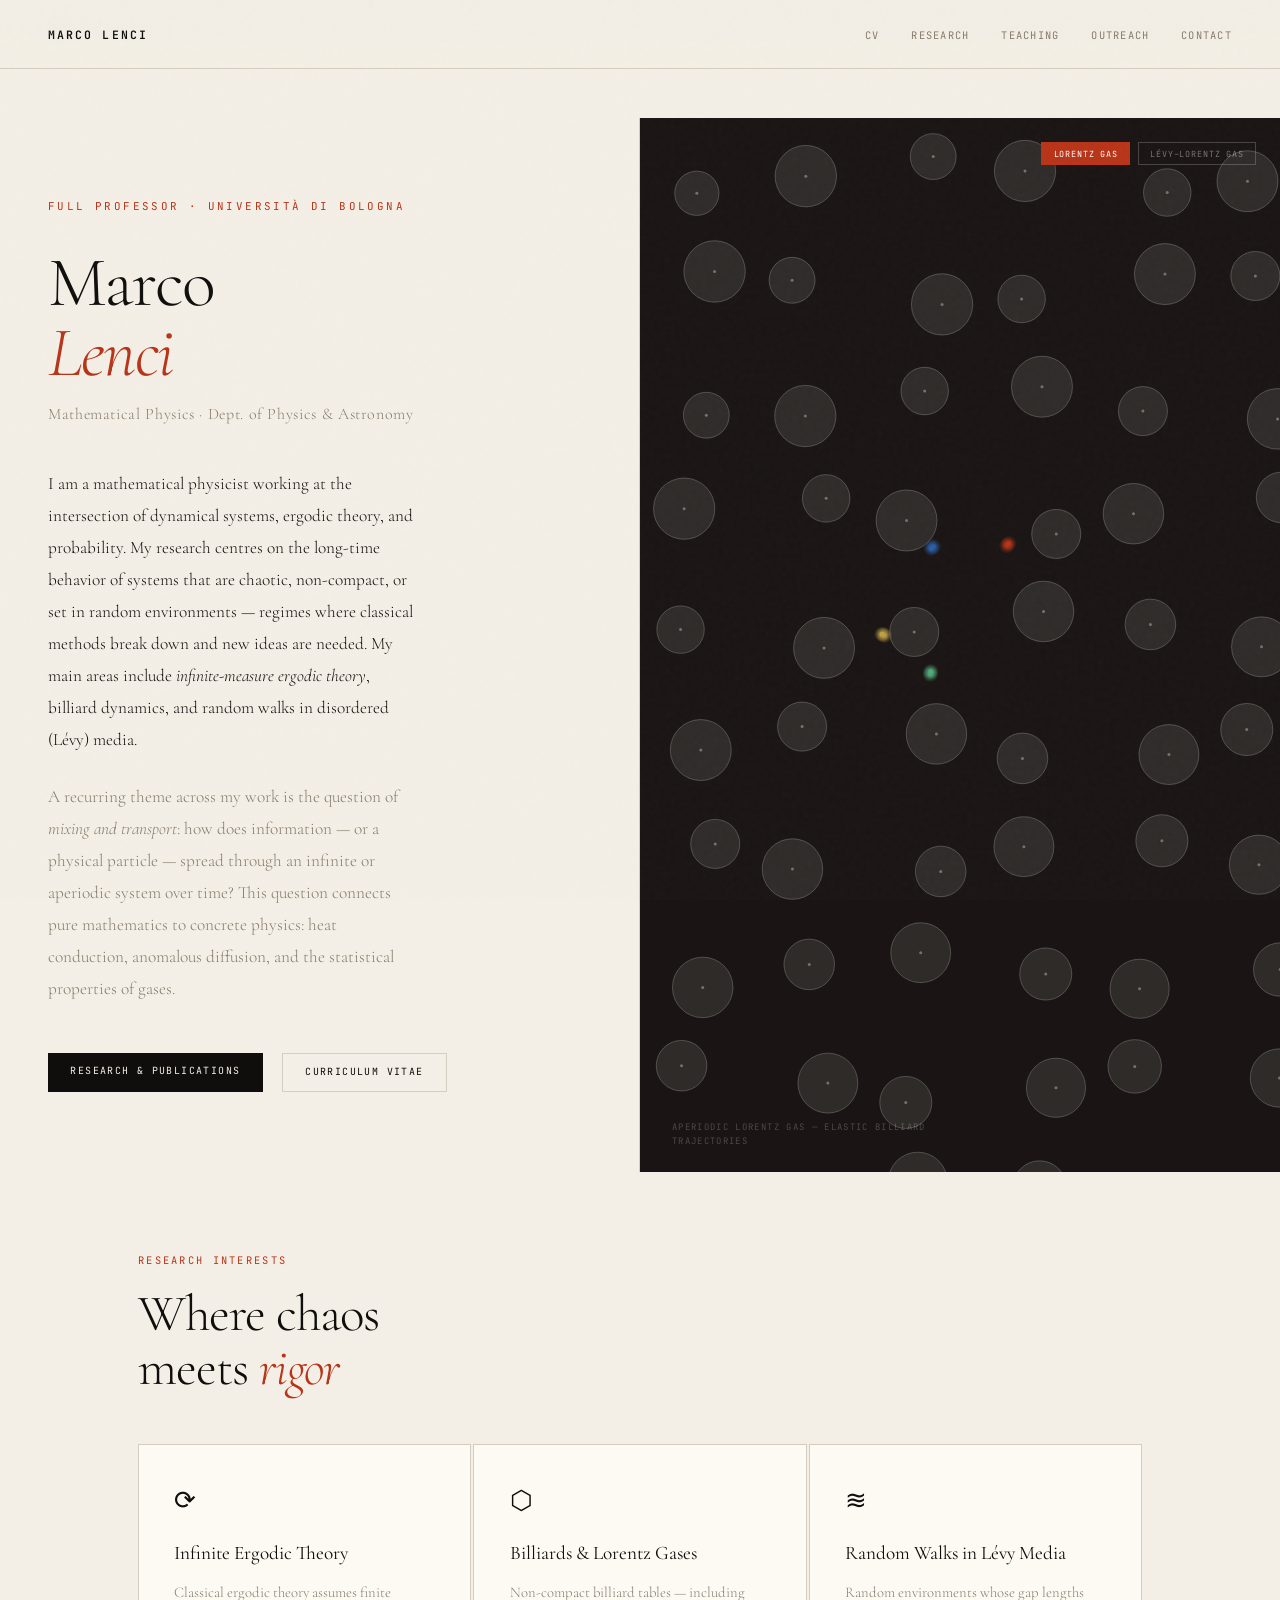
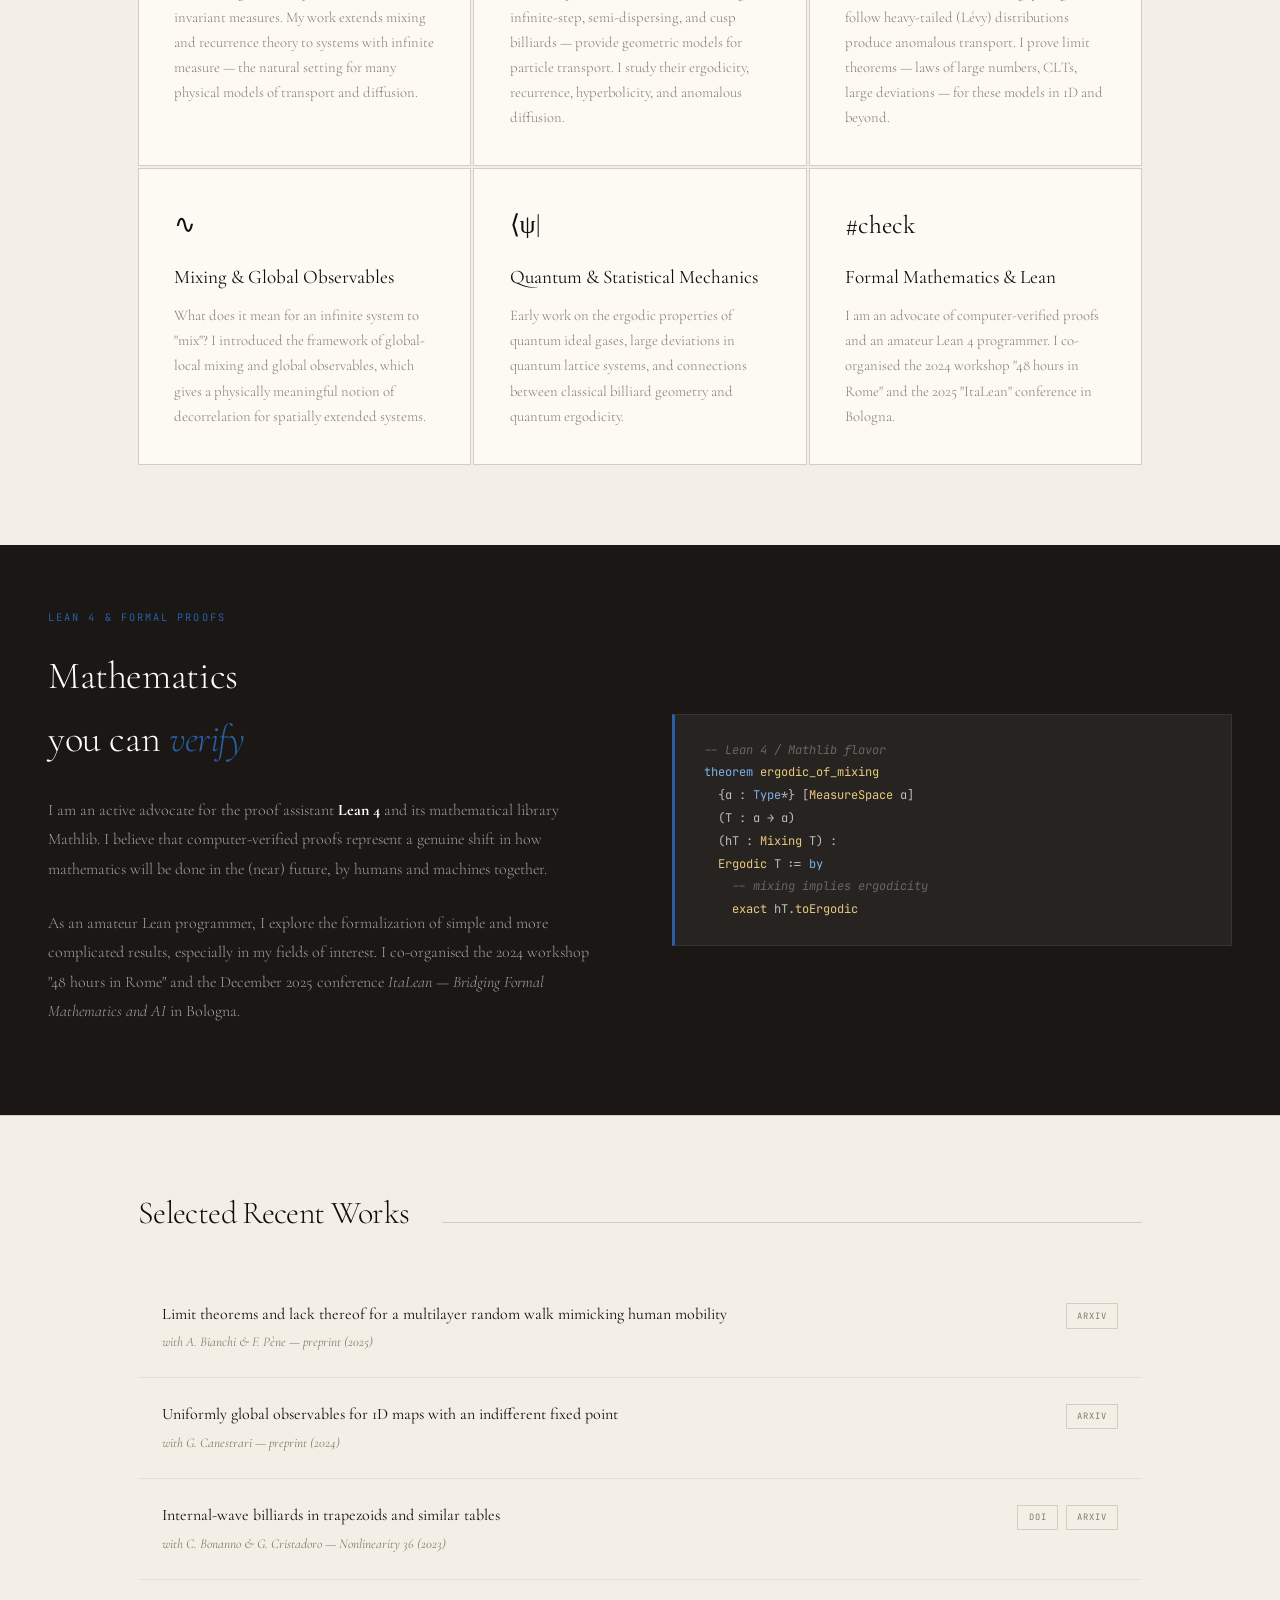
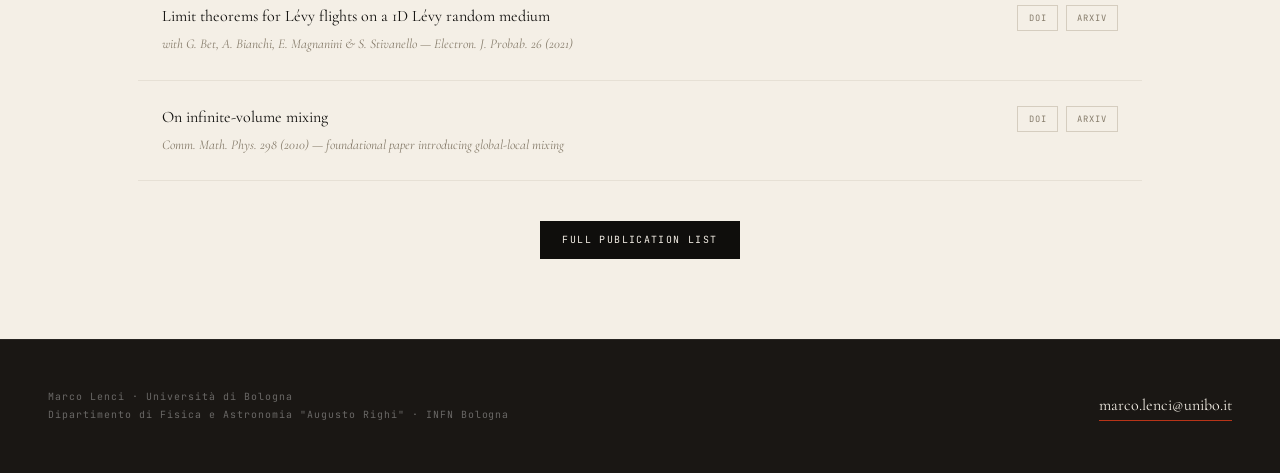
==== index.html @ a077f5cb "more manual fixes" ====
<!DOCTYPE html>
<html lang="en">
<head>
  <meta charset="UTF-8">
  <meta name="viewport" content="width=device-width, initial-scale=1.0">
  <title>Marco Lenci — Mathematical Physicist</title>
  <link rel="preconnect" href="https://fonts.googleapis.com">
  <link href="https://fonts.googleapis.com/css2?family=Cormorant+Garamond:ital,wght@0,300;0,400;0,600;1,300;1,400&family=JetBrains+Mono:wght@300;400;600&display=swap" rel="stylesheet">
  <link rel="stylesheet" href="style.css">
  <style>
    .disclaimer {
      background: rgba(42,95,168,0.07);
      border-bottom: 1px solid rgba(42,95,168,0.18);
      padding: .85rem 3rem;
      font-family: 'JetBrains Mono', monospace;
      font-size: .63rem; line-height: 1.75; color: var(--muted);
      letter-spacing: .025em; position: relative; z-index: 400;
    }
    .disclaimer strong { color: var(--ink); }
    .disclaimer em { font-style: italic; }
    .hero {
      min-height: 100vh; display: grid;
      grid-template-columns: 1fr 1fr; padding-top: 72px;
    }
    .hero-left {
      display: flex; flex-direction: column; justify-content: center;
      padding: 5rem 4rem 5rem 3rem; border-right: 1px solid var(--rule);
    }
    .hero-tag {
      font-family: 'JetBrains Mono', monospace;
      font-size: .68rem; letter-spacing: .22em; text-transform: uppercase;
      color: var(--accent); margin-bottom: 2rem;
      opacity: 0; animation: fadeUp .7s .1s ease forwards;
    }
    .hero-name {
      font-size: clamp(3.5rem, 5.5vw, 6rem);
      font-weight: 300; line-height: 1.0; letter-spacing: -.025em; margin-bottom: .8rem;
      opacity: 0; animation: fadeUp .7s .25s ease forwards;
    }
    .hero-name em { font-style: italic; color: var(--accent); }
    .hero-position {
      font-size: 1rem; font-weight: 300; color: var(--muted);
      letter-spacing: .04em; margin-bottom: 2.5rem;
      opacity: 0; animation: fadeUp .7s .4s ease forwards;
    }
    .hero-desc {
      font-size: 1.08rem; font-weight: 300; line-height: 1.85;
      max-width: 46ch; margin-bottom: 1.6rem;
      opacity: 0; animation: fadeUp .7s .55s ease forwards;
    }
    .hero-desc2 {
      font-size: 1.08rem; font-weight: 300; line-height: 1.85;
      max-width: 46ch; margin-bottom: 3rem; color: var(--muted);
      opacity: 0; animation: fadeUp .7s .65s ease forwards;
    }
    .hero-lean {
      display: inline-flex; align-items: center; gap: .6rem;
      font-family: 'JetBrains Mono', monospace;
      font-size: .65rem; letter-spacing: .12em; text-transform: uppercase;
      color: var(--accent2); border: 1px solid rgba(42,95,168,.3);
      padding: .4rem .9rem; margin-bottom: 2.5rem;
      opacity: 0; animation: fadeUp .7s .72s ease forwards;
    }
    .hero-lean span { display: inline-block; width: 6px; height: 6px; background: var(--accent2); border-radius: 50%; }
    .hero-ctas {
      display: flex; gap: 1.2rem; flex-wrap: wrap;
      opacity: 0; animation: fadeUp .7s .85s ease forwards;
    }
    .hero-right { position: relative; overflow: hidden; background: var(--dark); }
    #heroCanvas { position: absolute; inset: 0; width: 100%; height: 100%; }
    .canvas-label {
      position: absolute; bottom: 1.5rem; left: 2rem;
      font-family: 'JetBrains Mono', monospace;
      font-size: .56rem; letter-spacing: .15em; text-transform: uppercase;
      color: rgba(255,255,255,.22); z-index: 10; max-width: 280px; line-height: 1.5;
    }
    .canvas-toggle {
      position: absolute; top: 1.5rem; right: 1.5rem;
      display: flex; gap: .5rem; z-index: 10;
    }
    .ctg-btn {
      font-family: 'JetBrains Mono', monospace;
      font-size: .53rem; letter-spacing: .1em; text-transform: uppercase;
      padding: .3rem .7rem; border: 1px solid rgba(255,255,255,.2);
      background: transparent; color: rgba(255,255,255,.4);
      cursor: pointer; transition: all .2s; white-space: nowrap;
    }
    .ctg-btn.on { background: var(--accent); border-color: var(--accent); color: #fff; }
    .interests-grid {
      display: grid; grid-template-columns: repeat(auto-fit, minmax(260px, 1fr)); gap: 2px;
    }
    .int-card {
      background: var(--bright); border: 1px solid var(--rule);
      padding: 2.2rem; position: relative; overflow: hidden; transition: transform .25s;
    }
    .int-card:hover { transform: translateY(-3px); }
    .int-card::after {
      content: ''; position: absolute; bottom: 0; left: 0; right: 0;
      height: 2px; background: var(--accent); transform: scaleX(0); transition: transform .25s;
    }
    .int-card:hover::after { transform: scaleX(1); }
    .int-glyph { font-size: 1.6rem; margin-bottom: 1rem; display: block; }
    .int-title { font-size: 1.2rem; font-weight: 400; margin-bottom: .6rem; }
    .int-desc { font-size: .92rem; color: var(--muted); font-weight: 300; line-height: 1.7; }
    .lean-block {
      background: var(--dark); padding: 4rem 3rem;
      display: grid; grid-template-columns: 1fr 1fr; gap: 4rem; align-items: center;
    }
    .lean-eyebrow {
      font-family: 'JetBrains Mono', monospace;
      font-size: .65rem; letter-spacing: .2em; text-transform: uppercase;
      color: var(--accent2); margin-bottom: 1.2rem; display: block;
    }
    .lean-title { font-size: clamp(1.8rem,3vw,2.8rem); font-weight: 300; color: #fff; margin-bottom: 1.5rem; letter-spacing: -.01em; }
    .lean-title em { font-style: italic; color: var(--accent2); }
    .lean-desc { font-size: 1rem; font-weight: 300; color: rgba(255,255,255,.6); line-height: 1.85; margin-bottom: 1.5rem; }
    .lean-code {
      background: rgba(255,255,255,.05); border: 1px solid rgba(255,255,255,.08);
      border-left: 3px solid var(--accent2); padding: 1.5rem 1.8rem;
      font-family: 'JetBrains Mono', monospace; font-size: .75rem; line-height: 1.9; color: rgba(255,255,255,.7);
    }
    .lean-code .kw { color: #7eb0e8; }
    .lean-code .cm { color: rgba(255,255,255,.3); font-style: italic; }
    .lean-code .id { color: #e8c87e; }
    .paper-row {
      display: grid; grid-template-columns: 1fr auto;
      gap: 2rem; padding: 1.5rem 1.5rem;
      border-bottom: 1px solid rgba(213,205,191,.45);
      transition: background .18s; align-items: start; text-decoration: none; color: inherit;
    }
    .paper-row:hover { background: var(--bright); }
    .paper-title { font-size: 1rem; font-weight: 400; line-height: 1.5; margin-bottom: .35rem; }
    .paper-meta { font-size: .84rem; color: var(--muted); font-style: italic; }
    .paper-links { display: flex; gap: .5rem; padding-top: .1rem; flex-shrink: 0; }
    @keyframes fadeUp { from { opacity: 0; transform: translateY(18px); } to { opacity: 1; transform: none; } }
    @media (max-width: 768px) {
      .hero { grid-template-columns: 1fr; }
      .hero-right { height: 60vw; }
      .hero-left { padding: 4rem 1.5rem; }
      .lean-block { grid-template-columns: 1fr; gap: 2rem; padding: 3rem 1.5rem; }
      .paper-row { grid-template-columns: 1fr; }
      .disclaimer { padding: .9rem 1.5rem; }
    }
  </style>
</head>
<body>

<nav>
  <a href="index.html" class="nav-logo">Marco Lenci</a>
  <ul class="nav-links">
    <li><a href="cv/index.html">CV</a></li>
    <li><a href="research/index.html">Research</a></li>
    <li><a href="teaching/index.html">Teaching</a></li>
    <li><a href="outreach/index.html">Outreach</a></li>
    <li><a href="contact/index.html">Contact</a></li>
  </ul>
</nav>

<div class="disclaimer">
  <strong>Note:</strong> This website was generated by <em>Claude</em> by Anthropic, following my prompts.
  While I stand by its design and general information, <em>I cannot vouch for any single sentence you might read.</em>
</div>

<div class="page-wrap" style="padding-top:0">
  <div class="hero">
    <div class="hero-left">
      <span class="hero-tag">Full Professor · Università di Bologna</span>
      <h1 class="hero-name">Marco<br><em>Lenci</em></h1>
      <p class="hero-position">Mathematical Physics · Dept. of Physics &amp; Astronomy</p>
      <p class="hero-desc">
        I am a mathematical physicist working at the intersection of dynamical systems, ergodic theory, and probability. My research centres on the long-time behavior of systems that are chaotic, non-compact, or set in random environments — regimes where classical methods break down and new ideas are needed. My main areas include <em>infinite-measure ergodic theory</em>, billiard dynamics, and random walks in disordered (Lévy) media.
      </p>
      <p class="hero-desc2">
        A recurring theme across my work is the question of <em>mixing and transport</em>: how does information — or a physical particle — spread through an infinite or aperiodic system over time? This question connects pure mathematics to concrete physics: heat conduction, anomalous diffusion, and the statistical properties of gases.
      </p>
      <div class="hero-ctas">
        <a href="research/index.html" class="btn btn-dark">Research &amp; Publications</a>
        <a href="cv/index.html" class="btn btn-outline">Curriculum Vitae</a>
      </div>
    </div>

    <div class="hero-right">
      <div class="canvas-toggle">
        <button class="ctg-btn on" id="btn-billiard" onclick="setMode('billiard')">Lorentz Gas</button>
        <button class="ctg-btn" id="btn-rw" onclick="setMode('rw')">Lévy–Lorentz Gas</button>
      </div>
      <canvas id="heroCanvas"></canvas>
      <div class="canvas-label" id="canvas-label">Aperiodic Lorentz gas &mdash; elastic billiard trajectories</div>
    </div>
  </div>

  <section>
    <div class="inner">
      <div class="reveal" style="margin-bottom:3rem">
        <span class="sec-eyebrow">Research interests</span>
        <h2 class="sec-title">Where chaos<br>meets <em>rigor</em></h2>
      </div>
      <div class="interests-grid">
        <div class="int-card reveal">
          <span class="int-glyph">⟳</span>
          <h3 class="int-title">Infinite Ergodic Theory</h3>
          <p class="int-desc">Classical ergodic theory assumes finite invariant measures. My work extends mixing and recurrence theory to systems with infinite measure — the natural setting for many physical models of transport and diffusion.</p>
        </div>
        <div class="int-card reveal">
          <span class="int-glyph">⬡</span>
          <h3 class="int-title">Billiards &amp; Lorentz Gases</h3>
          <p class="int-desc">Non-compact billiard tables — including infinite-step, semi-dispersing, and cusp billiards — provide geometric models for particle transport. I study their ergodicity, recurrence, hyperbolicity, and anomalous diffusion.</p>
        </div>
        <div class="int-card reveal">
          <span class="int-glyph">≋</span>
          <h3 class="int-title">Random Walks in Lévy Media</h3>
          <p class="int-desc">Random environments whose gap lengths follow heavy-tailed (Lévy) distributions produce anomalous transport. I prove limit theorems — laws of large numbers, CLTs, large deviations — for these models in 1D and beyond.</p>
        </div>
        <div class="int-card reveal">
          <span class="int-glyph">∿</span>
          <h3 class="int-title">Mixing &amp; Global Observables</h3>
          <p class="int-desc">What does it mean for an infinite system to "mix"? I introduced the framework of global-local mixing and global observables, which gives a physically meaningful notion of decorrelation for spatially extended systems.</p>
        </div>
        <div class="int-card reveal">
          <span class="int-glyph">⟨ψ|</span>
          <h3 class="int-title">Quantum &amp; Statistical Mechanics</h3>
          <p class="int-desc">Early work on the ergodic properties of quantum ideal gases, large deviations in quantum lattice systems, and connections between classical billiard geometry and quantum ergodicity.</p>
        </div>
        <div class="int-card reveal">
          <span class="int-glyph">#check</span>
          <h3 class="int-title">Formal Mathematics &amp; Lean</h3>
          <p class="int-desc">I am an advocate of computer-verified proofs and an amateur Lean 4 programmer. I co-organised the 2024 workshop "48 hours in Rome" and the 2025 "ItaLean" conference in Bologna.</p>
        </div>
      </div>
    </div>
  </section>

  <div class="lean-block reveal">
    <div>
      <span class="lean-eyebrow">Lean 4 &amp; Formal Proofs</span>
      <h2 class="lean-title">Mathematics<br>you can <em>verify</em></h2>
      <p class="lean-desc">I am an active advocate for the proof assistant <strong style="color:#fff">Lean 4</strong> and its mathematical library Mathlib. I believe that computer-verified proofs represent a genuine shift in how mathematics will be done in the (near) future, by humans and machines together.</p>
      <p class="lean-desc">As an amateur Lean programmer, I explore the formalization of simple and more complicated results, especially in my fields of interest. I co-organised the 2024 workshop "48 hours in Rome" and the December 2025 conference <em>ItaLean — Bridging Formal Mathematics and AI</em> in Bologna.</p>
    </div>
    <div>
      <div class="lean-code">
        <span class="cm">-- Lean 4 / Mathlib flavor</span><br>
        <span class="kw">theorem</span> <span class="id">ergodic_of_mixing</span><br>
        &nbsp;&nbsp;{α : <span class="kw">Type</span>*} [<span class="id">MeasureSpace</span> α]<br>
        &nbsp;&nbsp;(T : α → α)<br>
        &nbsp;&nbsp;(hT : <span class="id">Mixing</span> T) :<br>
        &nbsp;&nbsp;<span class="id">Ergodic</span> T := <span class="kw">by</span><br>
        &nbsp;&nbsp;&nbsp;&nbsp;<span class="cm">-- mixing implies ergodicity</span><br>
        &nbsp;&nbsp;&nbsp;&nbsp;<span class="id">exact</span> hT.<span class="id">toErgodic</span>
      </div>
    </div>
  </div>

  <section>
    <div class="inner">
      <div class="reveal" style="display:flex;align-items:baseline;gap:2rem;margin-bottom:3rem;">
        <h2 class="sec-title" style="font-size:2rem">Selected Recent Works</h2>
        <div style="flex:1;height:1px;background:var(--rule)"></div>
      </div>
      <div class="reveal">
        <div class="paper-row">
          <div>
            <div class="paper-title">Limit theorems and lack thereof for a multilayer random walk mimicking human mobility</div>
            <div class="paper-meta">with A. Bianchi &amp; F. Pène — preprint (2025)</div>
          </div>
          <div class="paper-links"><a href="https://arxiv.org/abs/2503.01503" class="btn-sm arxiv" target="_blank">arXiv</a></div>
        </div>
        <div class="paper-row">
          <div>
            <div class="paper-title">Uniformly global observables for 1D maps with an indifferent fixed point</div>
            <div class="paper-meta">with G. Canestrari — preprint (2024)</div>
          </div>
          <div class="paper-links"><a href="https://arxiv.org/abs/2405.05948" class="btn-sm arxiv" target="_blank">arXiv</a></div>
        </div>
        <div class="paper-row">
          <div>
            <div class="paper-title">Internal-wave billiards in trapezoids and similar tables</div>
            <div class="paper-meta">with C. Bonanno &amp; G. Cristadoro — Nonlinearity 36 (2023)</div>
          </div>
          <div class="paper-links">
            <a href="https://doi.org/10.1088/1361-6544/ac98ef" class="btn-sm" target="_blank">DOI</a>
            <a href="https://arxiv.org/abs/2102.01654" class="btn-sm arxiv" target="_blank">arXiv</a>
          </div>
        </div>
        <div class="paper-row">
          <div>
            <div class="paper-title">Limit theorems for Lévy flights on a 1D Lévy random medium</div>
            <div class="paper-meta">with G. Bet, A. Bianchi, E. Magnanini &amp; S. Stivanello — Electron. J. Probab. 26 (2021)</div>
          </div>
          <div class="paper-links">
            <a href="https://doi.org/10.1214/21-EJP626" class="btn-sm" target="_blank">DOI</a>
            <a href="https://arxiv.org/abs/2007.03384" class="btn-sm arxiv" target="_blank">arXiv</a>
          </div>
        </div>
        <div class="paper-row">
          <div>
            <div class="paper-title">On infinite-volume mixing</div>
            <div class="paper-meta">Comm. Math. Phys. 298 (2010) — foundational paper introducing global-local mixing</div>
          </div>
          <div class="paper-links">
            <a href="https://doi.org/10.1007/s00220-010-1043-6" class="btn-sm" target="_blank">DOI</a>
            <a href="https://arxiv.org/abs/0906.4059" class="btn-sm arxiv" target="_blank">arXiv</a>
          </div>
        </div>
      </div>
      <div class="reveal" style="margin-top:2.5rem;text-align:center">
        <a href="research/index.html" class="btn btn-dark">Full publication list</a>
      </div>
    </div>
  </section>
</div>

<footer>
  <div class="footer-left">
    Marco Lenci · Università di Bologna<br>
    Dipartimento di Fisica e Astronomia "Augusto Righi" · INFN Bologna
  </div>
  <a href="mailto:marco.lenci@unibo.it" class="footer-email">marco.lenci@unibo.it</a>
</footer>

<script>
// ── SCROLL REVEAL ──
const obs = new IntersectionObserver(es => es.forEach((e,i) => {
  if (e.isIntersecting) { setTimeout(() => e.target.classList.add('visible'), i*70); obs.unobserve(e.target); }
}), { threshold: .08 });
document.querySelectorAll('.reveal').forEach(el => obs.observe(el));

// ── CANVAS SETUP ──
const canvas = document.getElementById('heroCanvas');
const ctx = canvas.getContext('2d');
let mode = 'billiard';
let animId;

function setMode(m) {
  mode = m;
  document.getElementById('btn-billiard').className = 'ctg-btn' + (m==='billiard'?' on':'');
  document.getElementById('btn-rw').className       = 'ctg-btn' + (m==='rw'?' on':'');
  document.getElementById('canvas-label').textContent = m==='billiard'
    ? 'Aperiodic Lorentz gas \u2014 elastic billiard trajectories'
    : 'L\u00e9vy\u2013Lorentz gas \u2014 random walk in a disordered medium';
  cancelAnimationFrame(animId);
  ctx.clearRect(0,0,canvas.width,canvas.height);
  if (m==='billiard') runLorentzGas(); else runLevyLorentz();
}

function resize() {
  const r = canvas.parentElement.getBoundingClientRect();
  canvas.width = r.width; canvas.height = r.height;
}
window.addEventListener('resize', () => {
  resize(); cancelAnimationFrame(animId);
  ctx.clearRect(0,0,canvas.width,canvas.height);
  if (mode==='billiard') runLorentzGas(); else runLevyLorentz();
});
resize();

// ═══════════════════════════════════════════════════════════════
//  APERIODIC LORENTZ GAS
//  Circular scatterers on a quasiperiodic layout.
//  Multiple billiard trajectories with fully elastic reflections.
//  When a trajectory escapes the window, a new one spawns.
// ═══════════════════════════════════════════════════════════════
function runLorentzGas() {
  const W = canvas.width, H = canvas.height;

  // ── Build aperiodic scatterer field ──
  // Use a grid perturbed by quasiperiodic (golden-ratio) displacements.
  const scatterers = [];
  const phi = (1 + Math.sqrt(5)) / 2;
  const BASE_R = Math.min(W, H) * 0.048;
  const SPACING = BASE_R * 3.7;
  const ncols = Math.ceil(W / SPACING) + 2;
  const nrows = Math.ceil(H / SPACING) + 2;

  for (let row = -1; row < nrows; row++) {
    for (let col = -1; col < ncols; col++) {
      const cx = (col + 0.5) * SPACING;
      const cy = (row + 0.5) * SPACING;
      const dx = BASE_R * 0.6 * Math.sin(col * phi * 2.1 + row * 1.3);
      const dy = BASE_R * 0.6 * Math.cos(col * 1.5 + row * phi * 1.7);
      const r  = BASE_R * (0.72 + 0.28 * Math.abs(Math.sin((col + row) * phi)));
      scatterers.push({ x: cx + dx, y: cy + dy, r });
    }
  }

  // ── Particle colors (same palette as Lévy–Lorentz) ──
  const COLS = [
    [184, 52,  24],   // terracotta
    [ 42, 95, 168],   // blue
    [190,160,  70],   // gold
    [ 80,170, 120],   // teal
  ];
  const TRAIL = 500;
  const SPEED = 2.6;

  // ── Particle factory ──
  function newParticle(id) {
    const angle = Math.random() * Math.PI * 2;
    // Spawn near centre, jittered
    const sx = W * 0.5 + (Math.random() - 0.5) * W * 0.25;
    const sy = H * 0.5 + (Math.random() - 0.5) * H * 0.25;
    // Push out of any overlapping scatterer
    let px = sx, py = sy;
    for (const sc of scatterers) {
      const dx = px - sc.x, dy = py - sc.y;
      const d = Math.sqrt(dx*dx + dy*dy);
      if (d < sc.r + 2) {
        const nd = dx/d, ny = dy/d;
        px = sc.x + nd * (sc.r + 3);
        py = sc.y + ny * (sc.r + 3);
      }
    }
    const [r,g,b] = COLS[id % COLS.length];
    return { x: px, y: py,
             vx: Math.cos(angle)*SPEED, vy: Math.sin(angle)*SPEED,
             trail: [], r, g, b, age: 0 };
  }

  const NUM = 4;
  let particles = Array.from({length: NUM}, (_,i) => newParticle(i));

  // ── Elastic reflection off circle boundary ──
  function reflectCircle(p, sc) {
    const dx = p.x - sc.x, dy = p.y - sc.y;
    const d  = Math.sqrt(dx*dx + dy*dy);
    const nx = dx/d,  ny = dy/d;
    const dot = p.vx*nx + p.vy*ny;
    if (dot < 0) {           // only reflect if approaching
      p.vx -= 2*dot*nx;
      p.vy -= 2*dot*ny;
    }
    // Ensure particle is outside the disk
    const pen = sc.r + 1.5 - d;
    if (pen > 0) { p.x += nx*pen; p.y += ny*pen; }
  }

  function drawScatterers() {
    for (const sc of scatterers) {
      ctx.beginPath();
      ctx.arc(sc.x, sc.y, sc.r, 0, Math.PI*2);
      ctx.fillStyle = 'rgba(255,255,255,0.05)';
      ctx.fill();
      ctx.strokeStyle = 'rgba(255,255,255,0.12)';
      ctx.lineWidth = 1;
      ctx.stroke();
      // Tiny centre dot
      ctx.beginPath();
      ctx.arc(sc.x, sc.y, 1.5, 0, Math.PI*2);
      ctx.fillStyle = 'rgba(255,255,255,0.2)';
      ctx.fill();
    }
  }

  function step() {
    // Fade background — creates the luminous trail
    ctx.fillStyle = 'rgba(26,23,20,0.16)';
    ctx.fillRect(0, 0, W, H);

    drawScatterers();

    for (let pi = 0; pi < particles.length; pi++) {
      const p = particles[pi];
      p.age++;

      // Sub-step to avoid tunnelling
      const SUB = 5;
      const svx = p.vx / SUB, svy = p.vy / SUB;
      let escaped = false;

      for (let s = 0; s < SUB; s++) {
        p.x += svx; p.y += svy;
        for (const sc of scatterers) {
          const dx = p.x - sc.x, dy = p.y - sc.y;
          if (dx*dx + dy*dy < (sc.r + 2)*(sc.r + 2)) {
            reflectCircle(p, sc);
          }
        }
        if (p.x < -80 || p.x > W+80 || p.y < -80 || p.y > H+80) {
          escaped = true; break;
        }
      }

      if (escaped || p.age > 5000) {
        particles[pi] = newParticle(pi); continue;
      }

      p.trail.push({x: p.x, y: p.y});
      if (p.trail.length > TRAIL) p.trail.shift();

      // Draw trail with fading opacity
      const tlen = p.trail.length;
      if (tlen > 1) {
        for (let i = 1; i < tlen; i++) {
          const a = i / tlen;
          ctx.beginPath();
          ctx.moveTo(p.trail[i-1].x, p.trail[i-1].y);
          ctx.lineTo(p.trail[i].x,   p.trail[i].y);
          ctx.strokeStyle = `rgba(${p.r},${p.g},${p.b},${a*0.72})`;
          ctx.lineWidth = 0.9 + a * 0.7;
          ctx.stroke();
        }
      }

      // Glowing head
      const grd = ctx.createRadialGradient(p.x, p.y, 0, p.x, p.y, 8);
      grd.addColorStop(0, `rgba(${p.r},${p.g},${p.b},1)`);
      grd.addColorStop(1, `rgba(${p.r},${p.g},${p.b},0)`);
      ctx.beginPath(); ctx.arc(p.x, p.y, 8, 0, Math.PI*2);
      ctx.fillStyle = grd; ctx.fill();

      ctx.beginPath(); ctx.arc(p.x, p.y, 2.5, 0, Math.PI*2);
      ctx.fillStyle = `rgb(${p.r},${p.g},${p.b})`; ctx.fill();
    }

    animId = requestAnimationFrame(step);
  }

  ctx.fillStyle = '#1a1714';
  ctx.fillRect(0, 0, W, H);
  step();
}

// ═══════════════════════════════════════════════════════════════
//  LÉVY–LORENTZ GAS
//  1D Lorentz gas with Lévy-distributed scatterer gaps.
//  Walkers bounce elastically between scatterers.
// ═══════════════════════════════════════════════════════════════
function runLevyLorentz() {
  const W = canvas.width, H = canvas.height;
  const CY = H / 2;
  let walkers = [];
  // Random Lévy environment: scatter points with heavy-tailed gaps
  const envPts = [];
  let ex = 0;
  while (ex < W) {
    ex += 5 + Math.pow(Math.random(), -1.5) * 8;
    envPts.push(ex);
  }

  for (let w = 0; w < 4; w++) {
    walkers.push({
      x: W/2,
      history: [{x: W/2, y: CY + (w-1.5)*30}],
      vel: (Math.random()>.5?1:-1) * (1+Math.random()*2),
      steps: 0,
      maxSteps: 30 + Math.floor(Math.random()*80),
      yOff: (w-1.5)*30,
      col: ['rgba(184,52,24,','rgba(42,95,168,','rgba(180,160,80,','rgba(80,160,100,'][w]
    });
  }

  let t = 0;
  function step() {
    ctx.fillStyle = 'rgba(26,23,20,0.15)';
    ctx.fillRect(0,0,W,H);

    // Draw environment markers
    for (const ep of envPts) {
      if (ep < 0 || ep > W) continue;
      ctx.beginPath();
      ctx.moveTo(ep, CY - 60); ctx.lineTo(ep, CY + 60);
      ctx.strokeStyle = 'rgba(255,255,255,0.07)';
      ctx.lineWidth = 1; ctx.stroke();
      ctx.beginPath();
      ctx.arc(ep, CY, 3, 0, Math.PI*2);
      ctx.fillStyle = 'rgba(255,255,255,0.12)';
      ctx.fill();
    }

    // Axis
    ctx.beginPath(); ctx.moveTo(0, CY); ctx.lineTo(W, CY);
    ctx.strokeStyle = 'rgba(255,255,255,0.08)'; ctx.lineWidth = 1; ctx.stroke();

    for (const w of walkers) {
      w.steps++;
      if (w.steps >= w.maxSteps) {
        w.steps = 0;
        w.vel = (Math.random()>.5?1:-1) * (2 + Math.pow(Math.random(),-1.2)*3);
        w.maxSteps = 20 + Math.floor(Math.random()*100);
      }
      w.x += w.vel * .7;
      // Bounce at walls
      if (w.x < 20) { w.x = 20; w.vel = Math.abs(w.vel); }
      if (w.x > W-20) { w.x = W-20; w.vel = -Math.abs(w.vel); }

      const py = CY + w.yOff + Math.sin(t*.04 + w.yOff) * 5;
      w.history.push({x: w.x, y: py});
      if (w.history.length > 300) w.history.shift();

      // Trail
      ctx.beginPath();
      for (let i = 0; i < w.history.length; i++) {
        const a = i / w.history.length;
        if (i===0) ctx.moveTo(w.history[i].x, w.history[i].y);
        else ctx.lineTo(w.history[i].x, w.history[i].y);
      }
      ctx.strokeStyle = w.col + '.55)';
      ctx.lineWidth = 1.5;
      ctx.stroke();

      // Head
      ctx.beginPath();
      ctx.arc(w.x, py, 5, 0, Math.PI*2);
      ctx.fillStyle = w.col + '1)';
      ctx.fill();
    }
    t++;
    animId = requestAnimationFrame(step);
  }
  ctx.fillStyle = '#1a1714'; ctx.fillRect(0,0,W,H);
  step();
}

runLorentzGas();
</script>
</body>
</html>
---- style.css ----
/* ── SHARED DESIGN SYSTEM ── */
@import url('https://fonts.googleapis.com/css2?family=Cormorant+Garamond:ital,wght@0,300;0,400;0,600;1,300;1,400&family=JetBrains+Mono:wght@300;400;600&display=swap');

:root {
  --ink: #0f0e0c;
  --paper: #f4efe6;
  --accent: #b83418;
  --accent2: #2a5fa8;
  --muted: #857b6a;
  --rule: #d5cdbf;
  --bright: #fdfaf4;
  --dark: #1a1714;
}

*, *::before, *::after { box-sizing: border-box; margin: 0; padding: 0; }
html { scroll-behavior: smooth; }

body {
  background: var(--paper);
  color: var(--ink);
  font-family: 'Cormorant Garamond', Georgia, serif;
  font-size: 18px;
  line-height: 1.65;
  overflow-x: hidden;
}

/* grain */
body::after {
  content: '';
  position: fixed; inset: 0;
  background-image: url("data:image/svg+xml,%3Csvg viewBox='0 0 200 200' xmlns='http://www.w3.org/2000/svg'%3E%3Cfilter id='n'%3E%3CfeTurbulence type='fractalNoise' baseFrequency='0.85' numOctaves='4' stitchTiles='stitch'/%3E%3C/filter%3E%3Crect width='100%25' height='100%25' filter='url(%23n)' opacity='0.025'/%3E%3C/svg%3E");
  pointer-events: none;
  z-index: 9000;
}

/* ── NAV ── */
nav {
  position: fixed; top: 0; left: 0; right: 0; z-index: 500;
  display: flex; align-items: center; justify-content: space-between;
  padding: 1.2rem 3rem;
  background: rgba(244,239,230,0.93);
  backdrop-filter: blur(10px);
  border-bottom: 1px solid var(--rule);
}
.nav-logo {
  font-family: 'JetBrains Mono', monospace;
  font-size: .72rem; font-weight: 600;
  letter-spacing: .18em; text-transform: uppercase;
  color: var(--ink); text-decoration: none;
}
.nav-links { display: flex; gap: 2rem; list-style: none; align-items: center; }
.nav-links a {
  font-family: 'JetBrains Mono', monospace;
  font-size: .65rem; letter-spacing: .12em; text-transform: uppercase;
  color: var(--muted); text-decoration: none; transition: color .2s;
}
.nav-links a:hover, .nav-links a.active { color: var(--accent); }

/* ── COMMON LAYOUT ── */
.page-wrap { padding-top: 72px; }

.inner { max-width: 1100px; margin: 0 auto; padding: 0 3rem; }

section { padding: 5rem 0; border-top: 1px solid var(--rule); }
section:first-of-type { border-top: none; }

.sec-eyebrow {
  font-family: 'JetBrains Mono', monospace;
  font-size: .65rem; letter-spacing: .22em; text-transform: uppercase;
  color: var(--accent); margin-bottom: 1.2rem; display: block;
}
.sec-title {
  font-size: clamp(2rem, 4vw, 3.5rem);
  font-weight: 300; letter-spacing: -.02em; line-height: 1.05;
}
.sec-title em { font-style: italic; color: var(--accent); }

/* ── BUTTONS ── */
.btn {
  display: inline-block;
  font-family: 'JetBrains Mono', monospace;
  font-size: .62rem; letter-spacing: .14em; text-transform: uppercase;
  padding: .65rem 1.4rem;
  text-decoration: none; transition: all .2s; cursor: pointer; border: none;
}
.btn-dark { background: var(--ink); color: var(--paper); }
.btn-dark:hover { background: var(--accent); }
.btn-outline { background: transparent; color: var(--ink); border: 1px solid var(--rule); }
.btn-outline:hover { border-color: var(--ink); }
.btn-sm {
  font-family: 'JetBrains Mono', monospace;
  font-size: .55rem; letter-spacing: .1em; text-transform: uppercase;
  padding: .28rem .65rem; border: 1px solid var(--rule);
  color: var(--muted); text-decoration: none; transition: all .2s;
  white-space: nowrap;
}
.btn-sm:hover { background: var(--ink); color: var(--paper); border-color: var(--ink); }
.btn-sm.arxiv:hover { background: var(--accent2); border-color: var(--accent2); color: #fff; }

/* ── REVEAL ── */
.reveal { opacity: 0; transform: translateY(24px); transition: opacity .65s ease, transform .65s ease; }
.reveal.visible { opacity: 1; transform: none; }

/* ── FOOTER ── */
footer {
  background: var(--dark); color: var(--paper);
  border-top: 1px solid rgba(255,255,255,.06);
  padding: 3rem;
  display: flex; justify-content: space-between; align-items: center; gap: 2rem;
  flex-wrap: wrap;
}
.footer-left {
  font-family: 'JetBrains Mono', monospace;
  font-size: .62rem; letter-spacing: .1em;
  color: rgba(255,255,255,.35); line-height: 1.9;
}
.footer-email {
  font-size: 1rem; color: var(--paper);
  text-decoration: none; border-bottom: 1px solid var(--accent); padding-bottom: 2px;
}
.footer-email:hover { color: var(--accent); }

@media (max-width: 768px) {
  nav { padding: 1rem 1.5rem; }
  .nav-links { gap: 1rem; }
  .inner { padding: 0 1.5rem; }
  footer { flex-direction: column; text-align: center; padding: 2rem 1.5rem; }
}
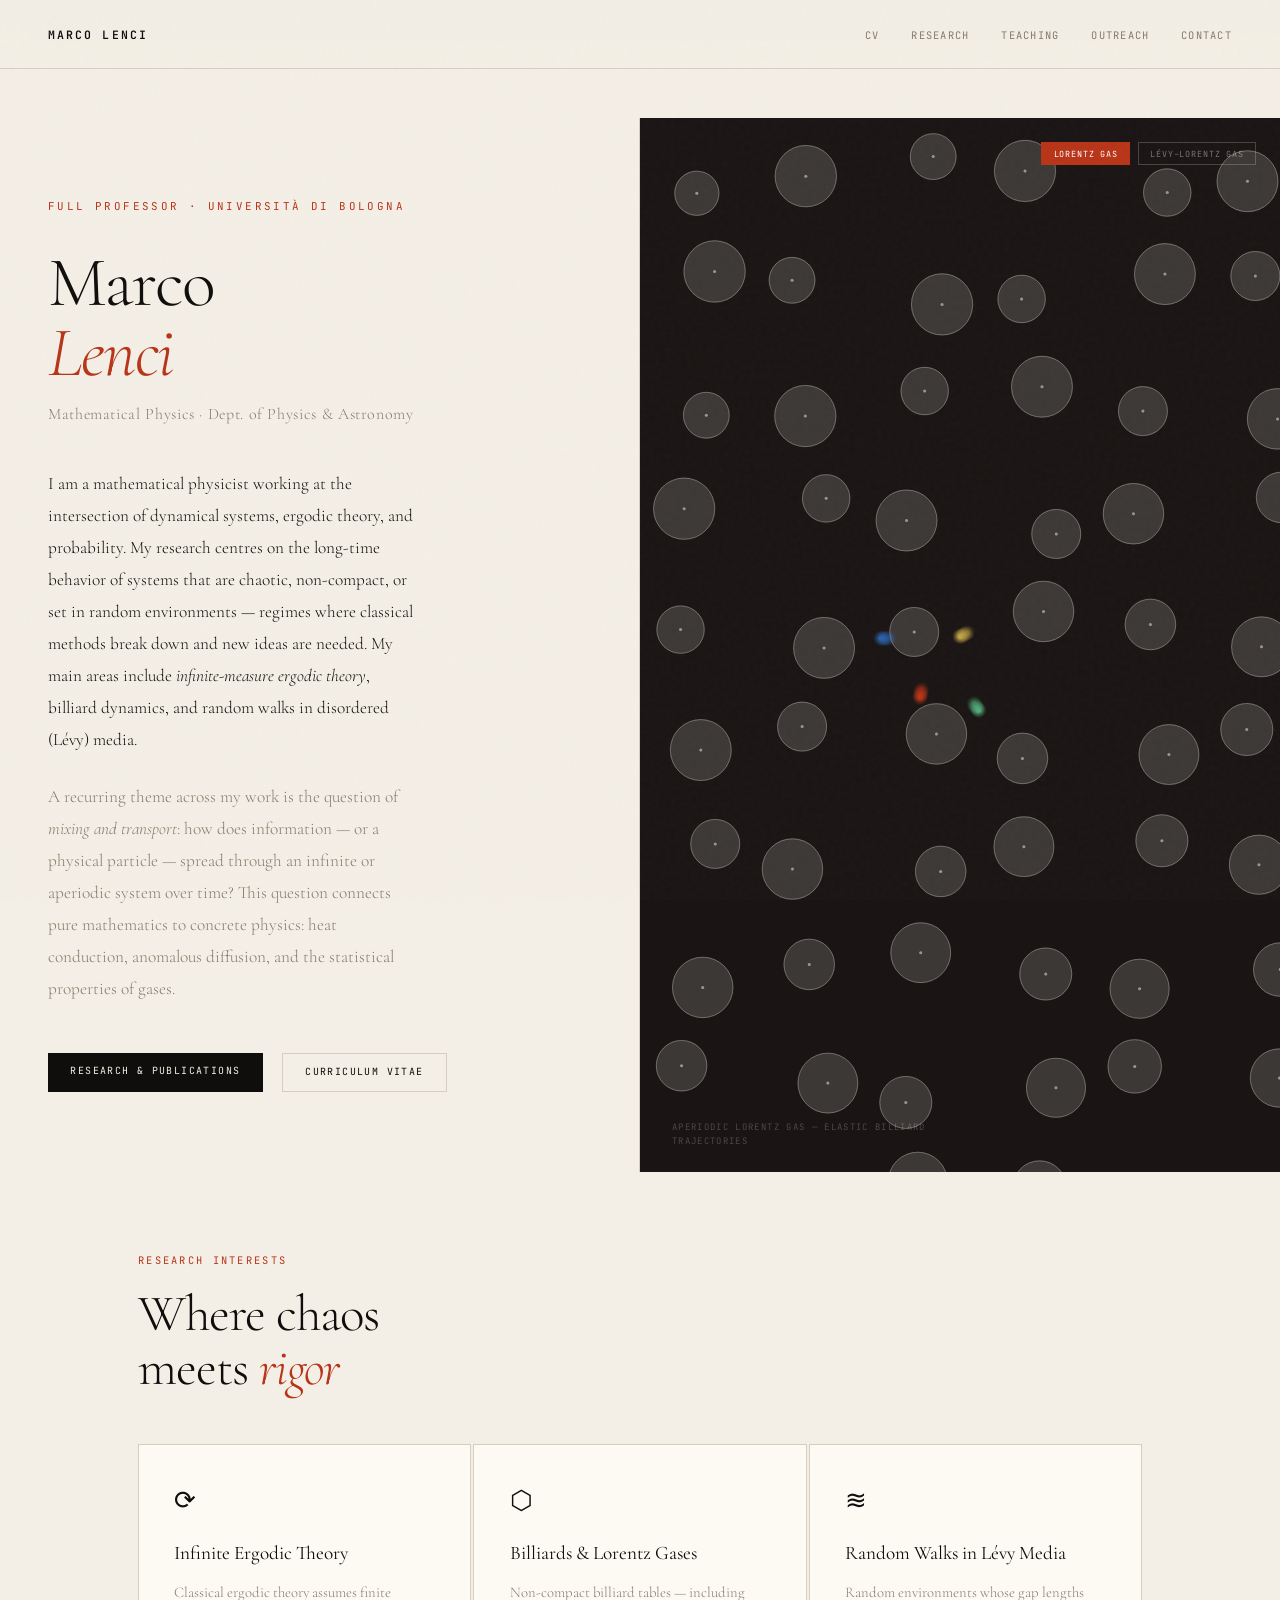
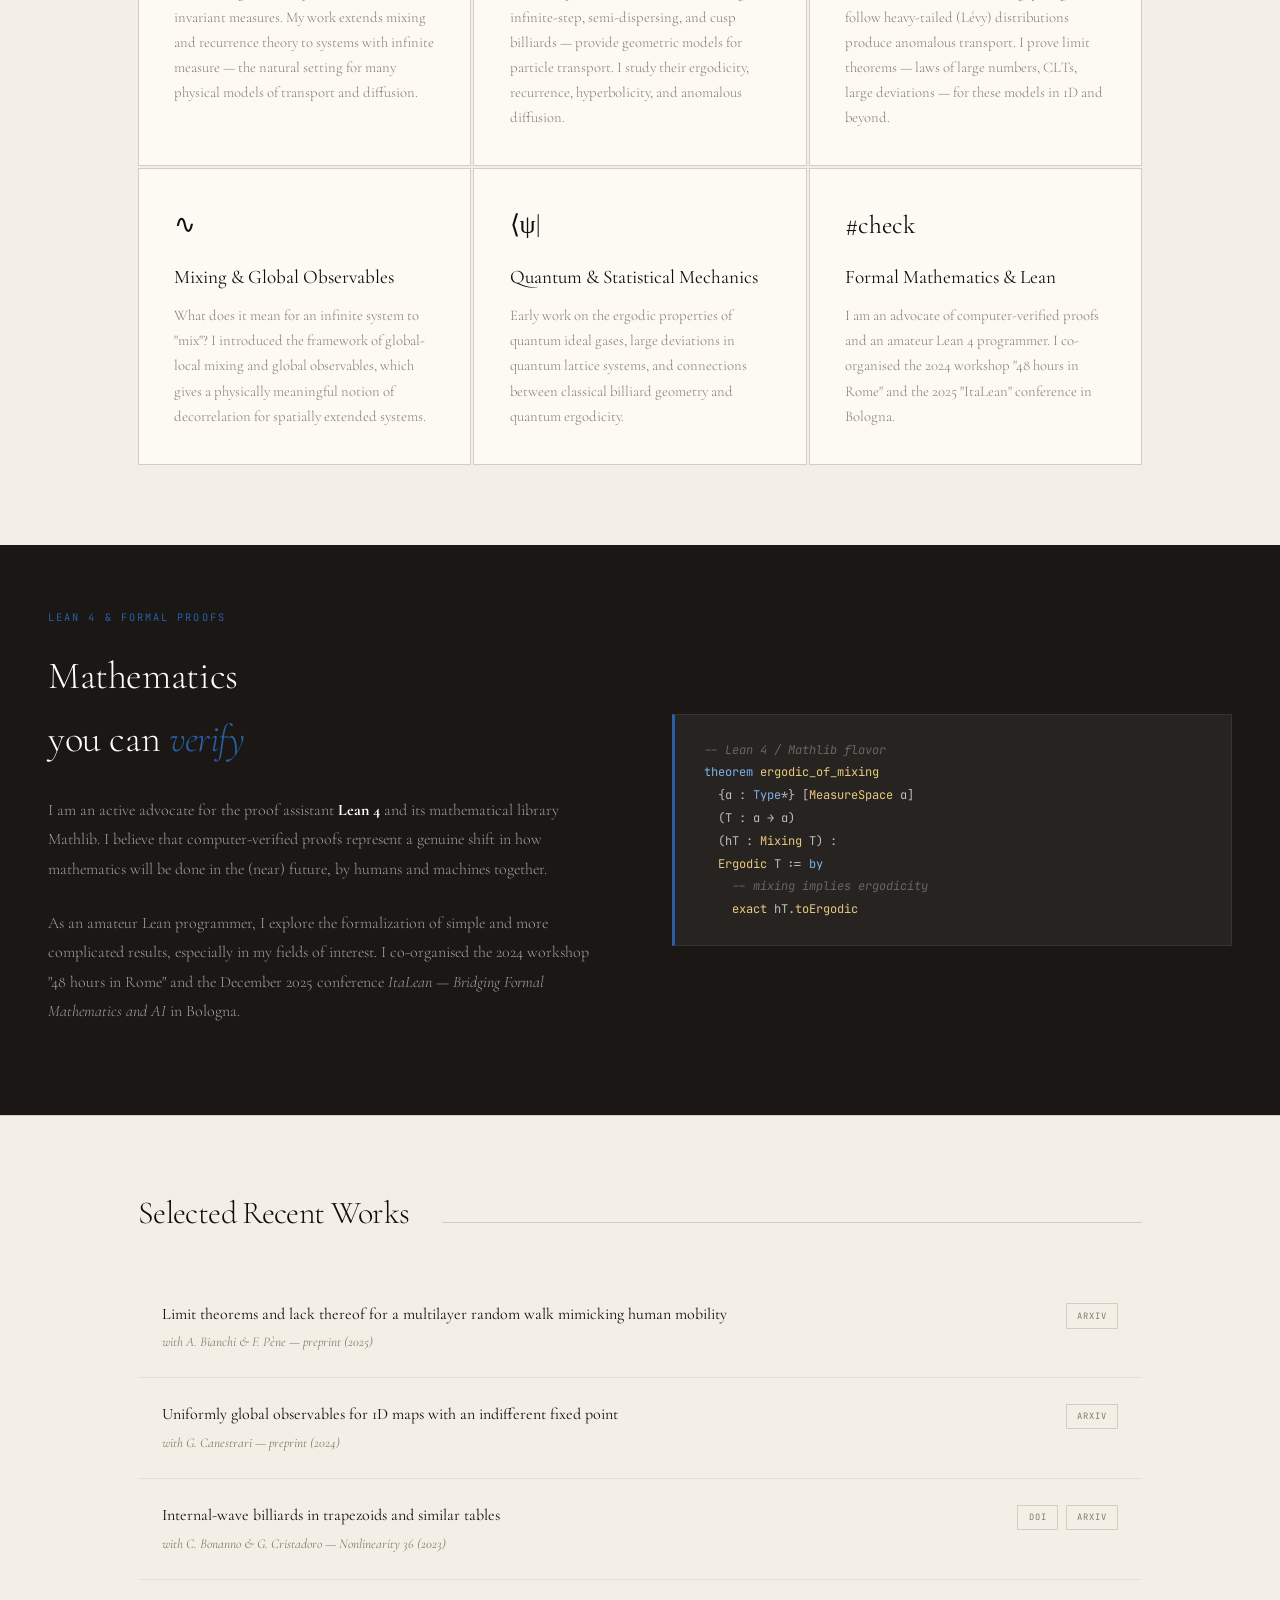
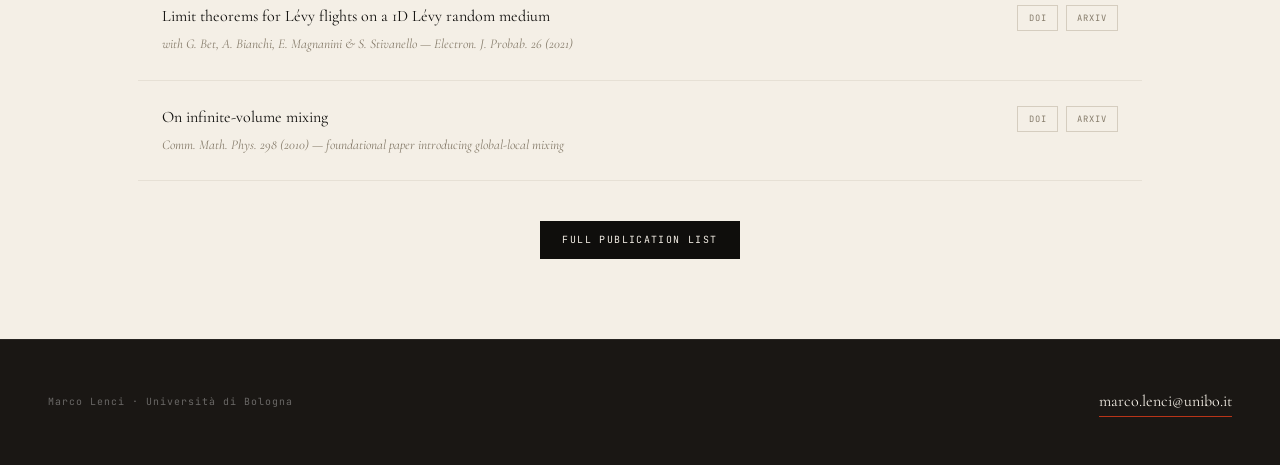
==== commit ab3bdf65: "---" ====
--- a/index.html
+++ b/index.html
@@ -312,8 +312,7 @@
 
 <footer>
   <div class="footer-left">
-    Marco Lenci · Università di Bologna<br>
-    Dipartimento di Fisica e Astronomia "Augusto Righi" · INFN Bologna
+    Marco Lenci · Università di Bologna
   </div>
   <a href="mailto:marco.lenci@unibo.it" class="footer-email">marco.lenci@unibo.it</a>
 </footer>
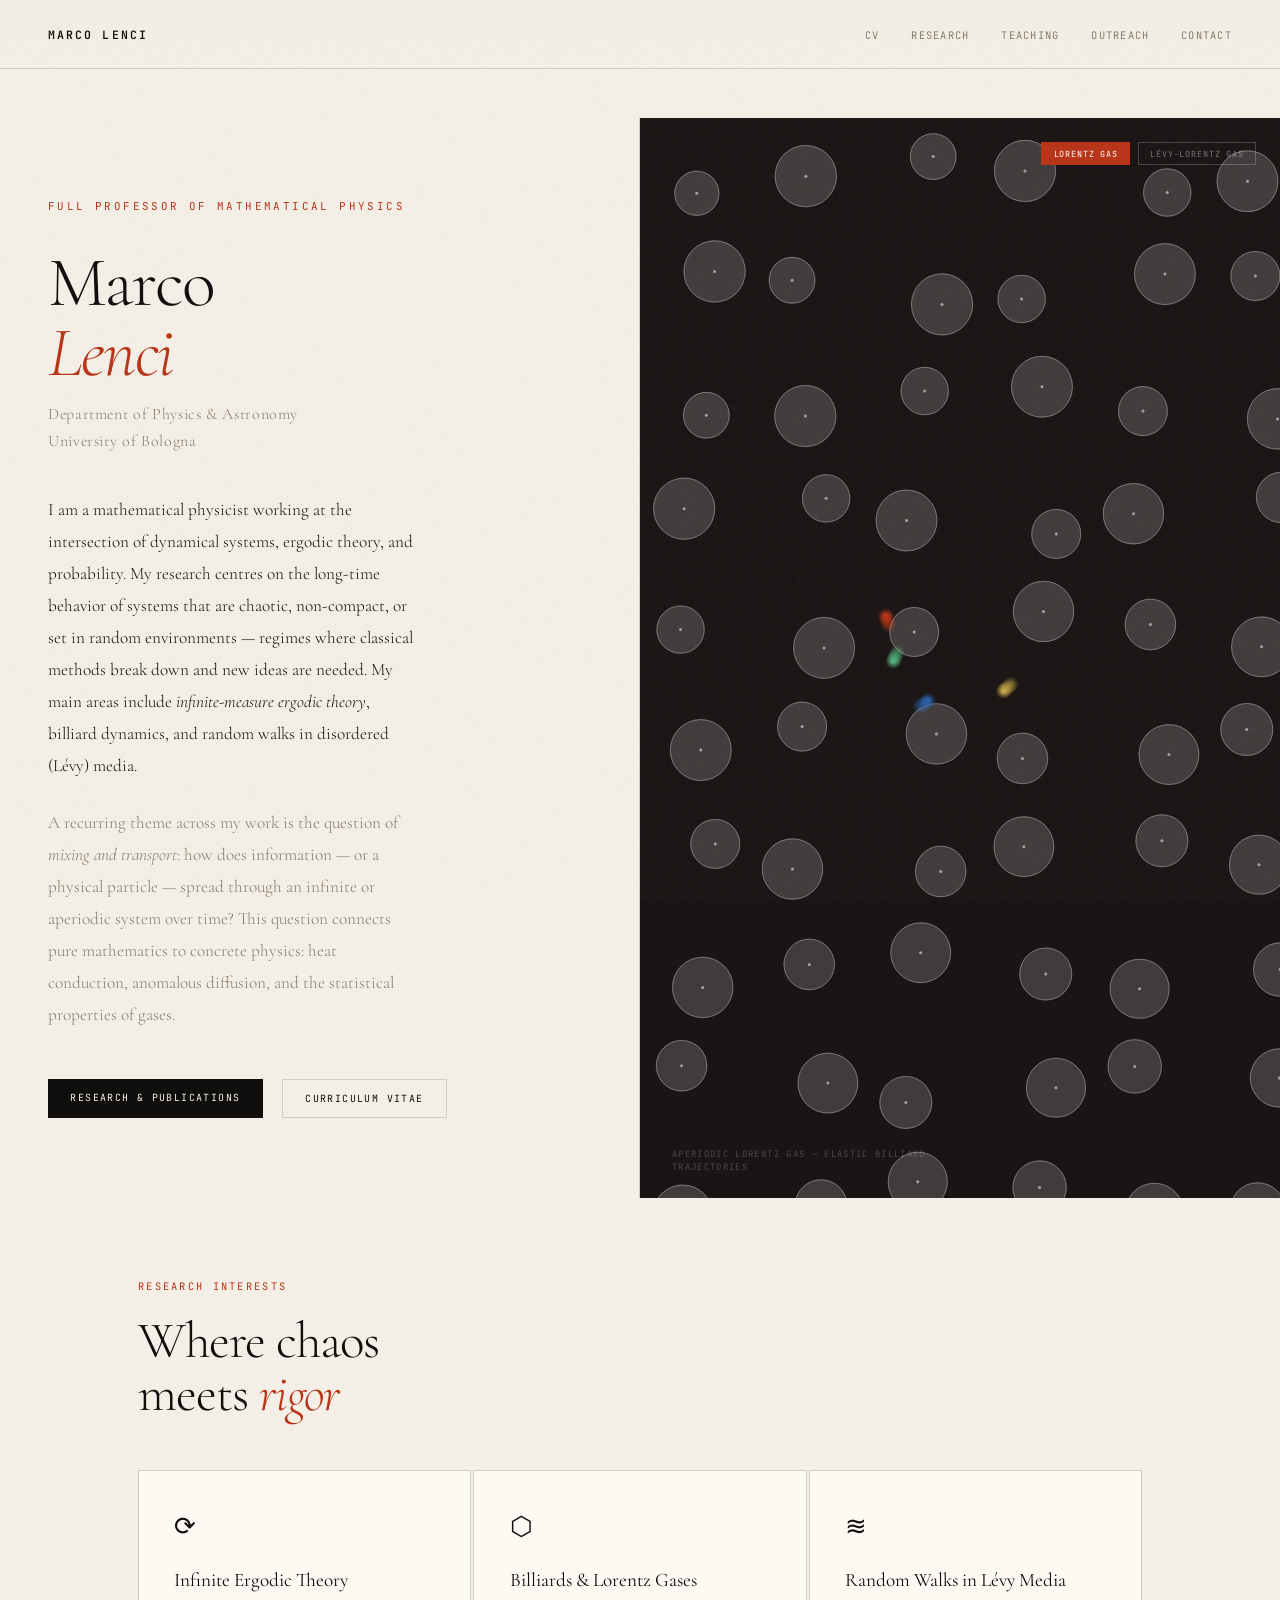
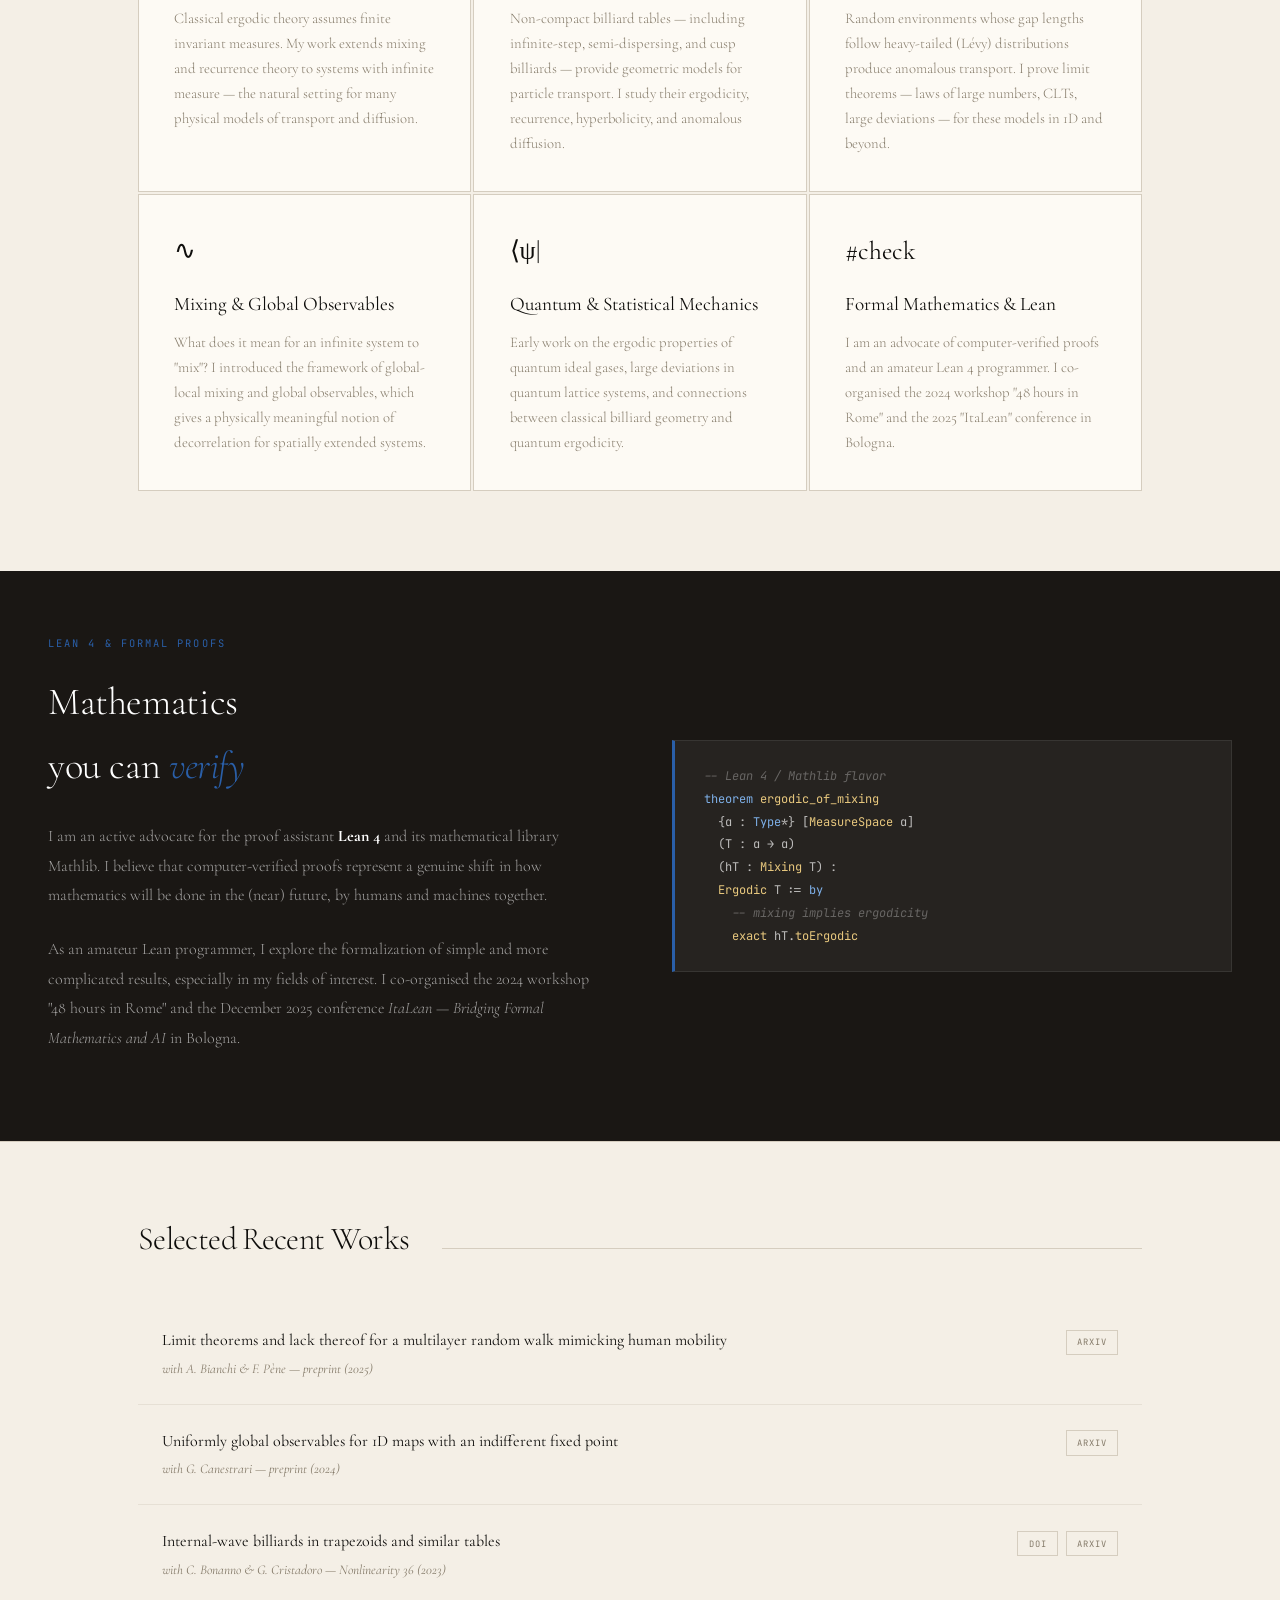
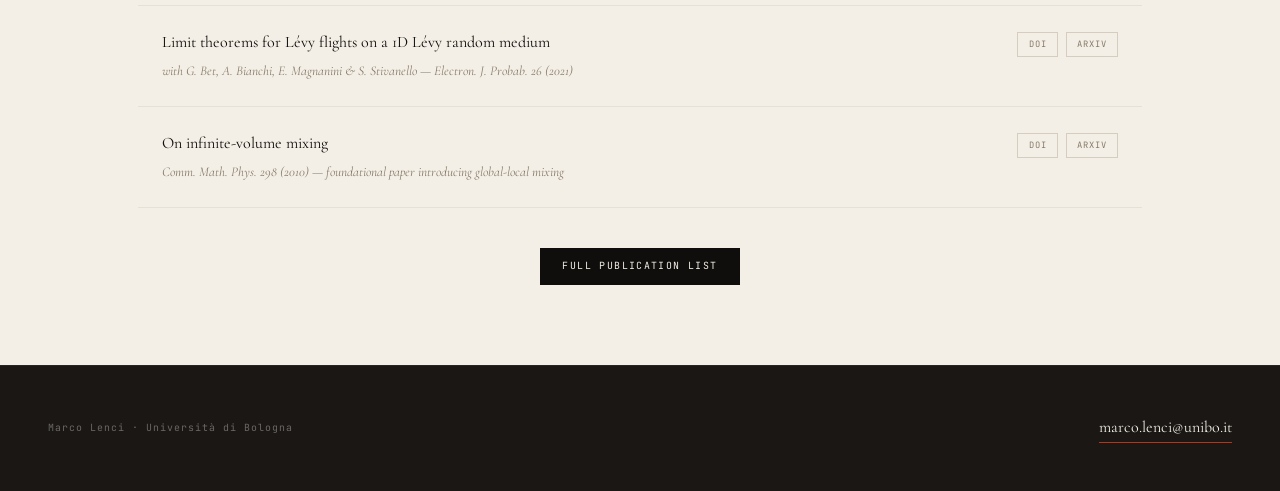
==== commit ac637f61: "---" ====
--- a/index.html
+++ b/index.html
@@ -164,9 +164,9 @@
 <div class="page-wrap" style="padding-top:0">
   <div class="hero">
     <div class="hero-left">
-      <span class="hero-tag">Full Professor · Università di Bologna</span>
+      <span class="hero-tag">Full Professor of Mathematical Physics</span>
       <h1 class="hero-name">Marco<br><em>Lenci</em></h1>
-      <p class="hero-position">Mathematical Physics · Dept. of Physics &amp; Astronomy</p>
+      <h2 class="hero-position">Department of Physics &amp; Astronomy<br>University of Bologna</h2>
       <p class="hero-desc">
         I am a mathematical physicist working at the intersection of dynamical systems, ergodic theory, and probability. My research centres on the long-time behavior of systems that are chaotic, non-compact, or set in random environments — regimes where classical methods break down and new ideas are needed. My main areas include <em>infinite-measure ergodic theory</em>, billiard dynamics, and random walks in disordered (Lévy) media.
       </p>
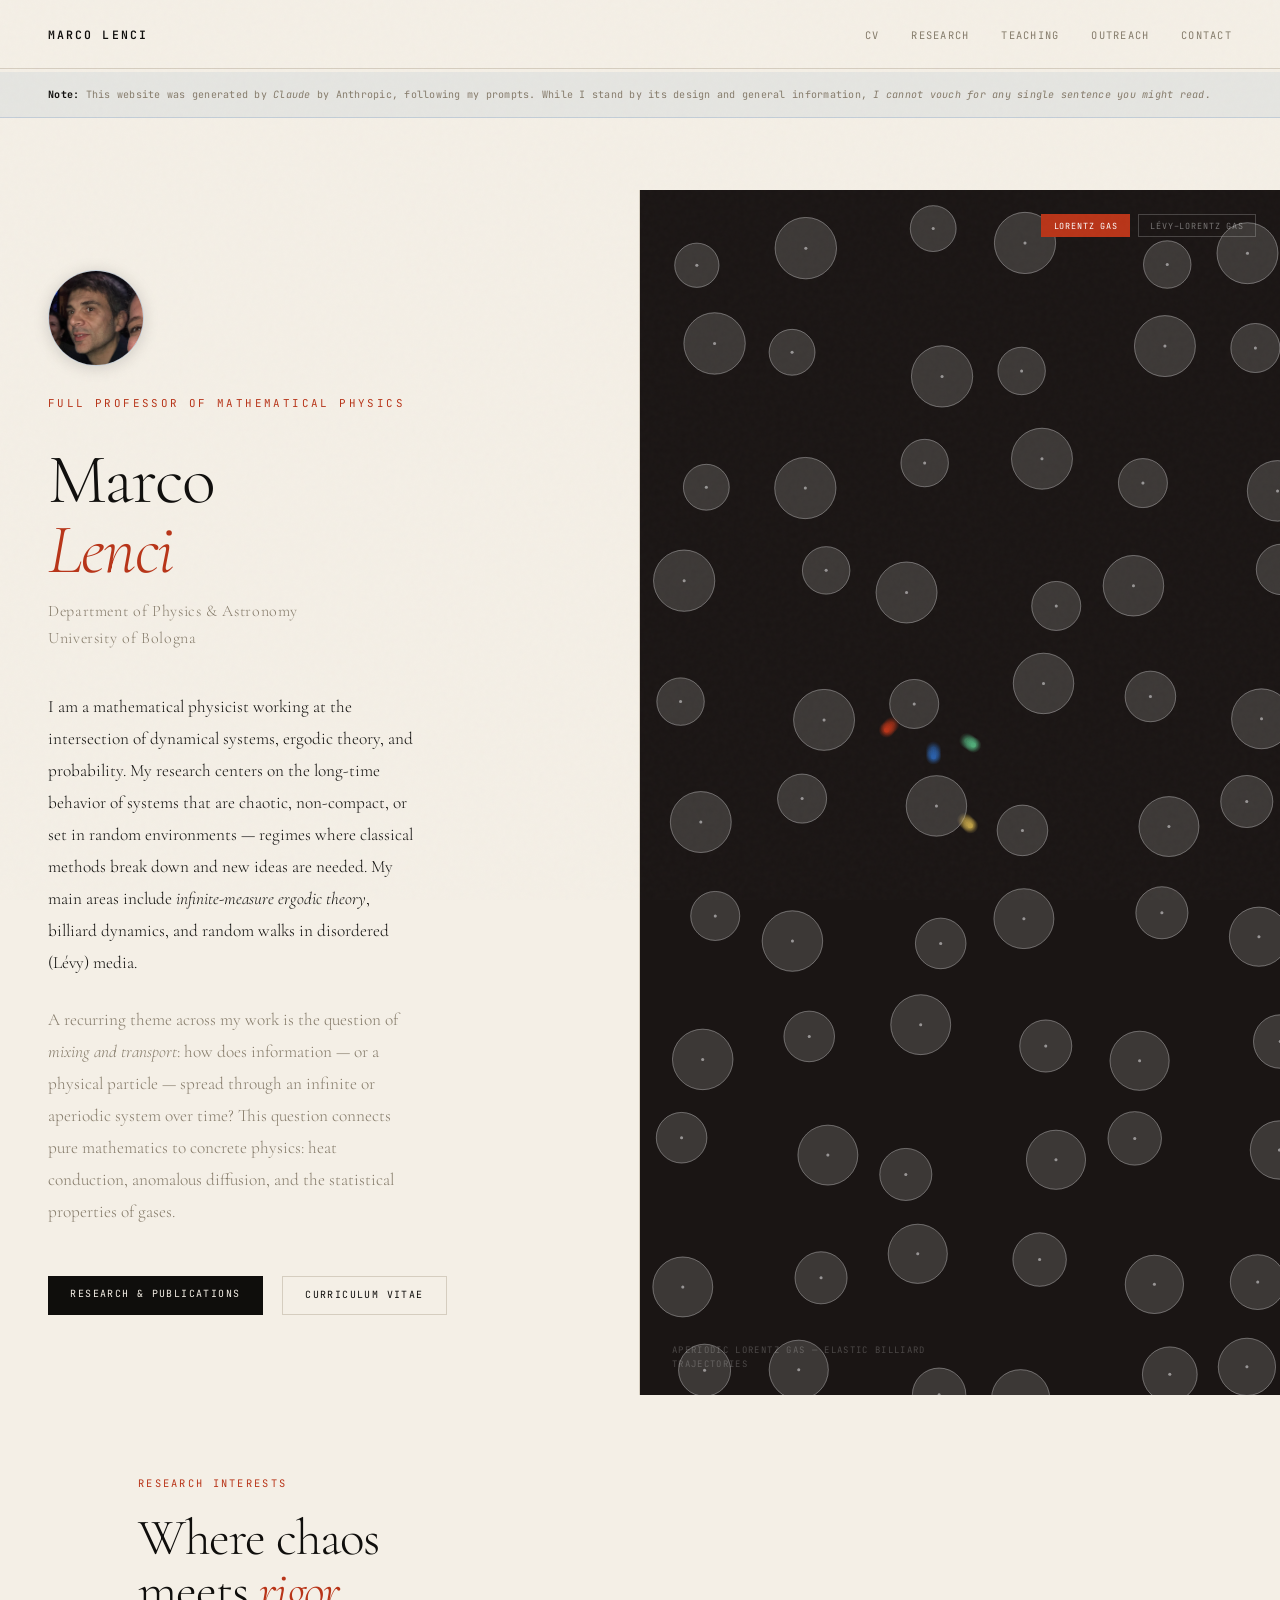
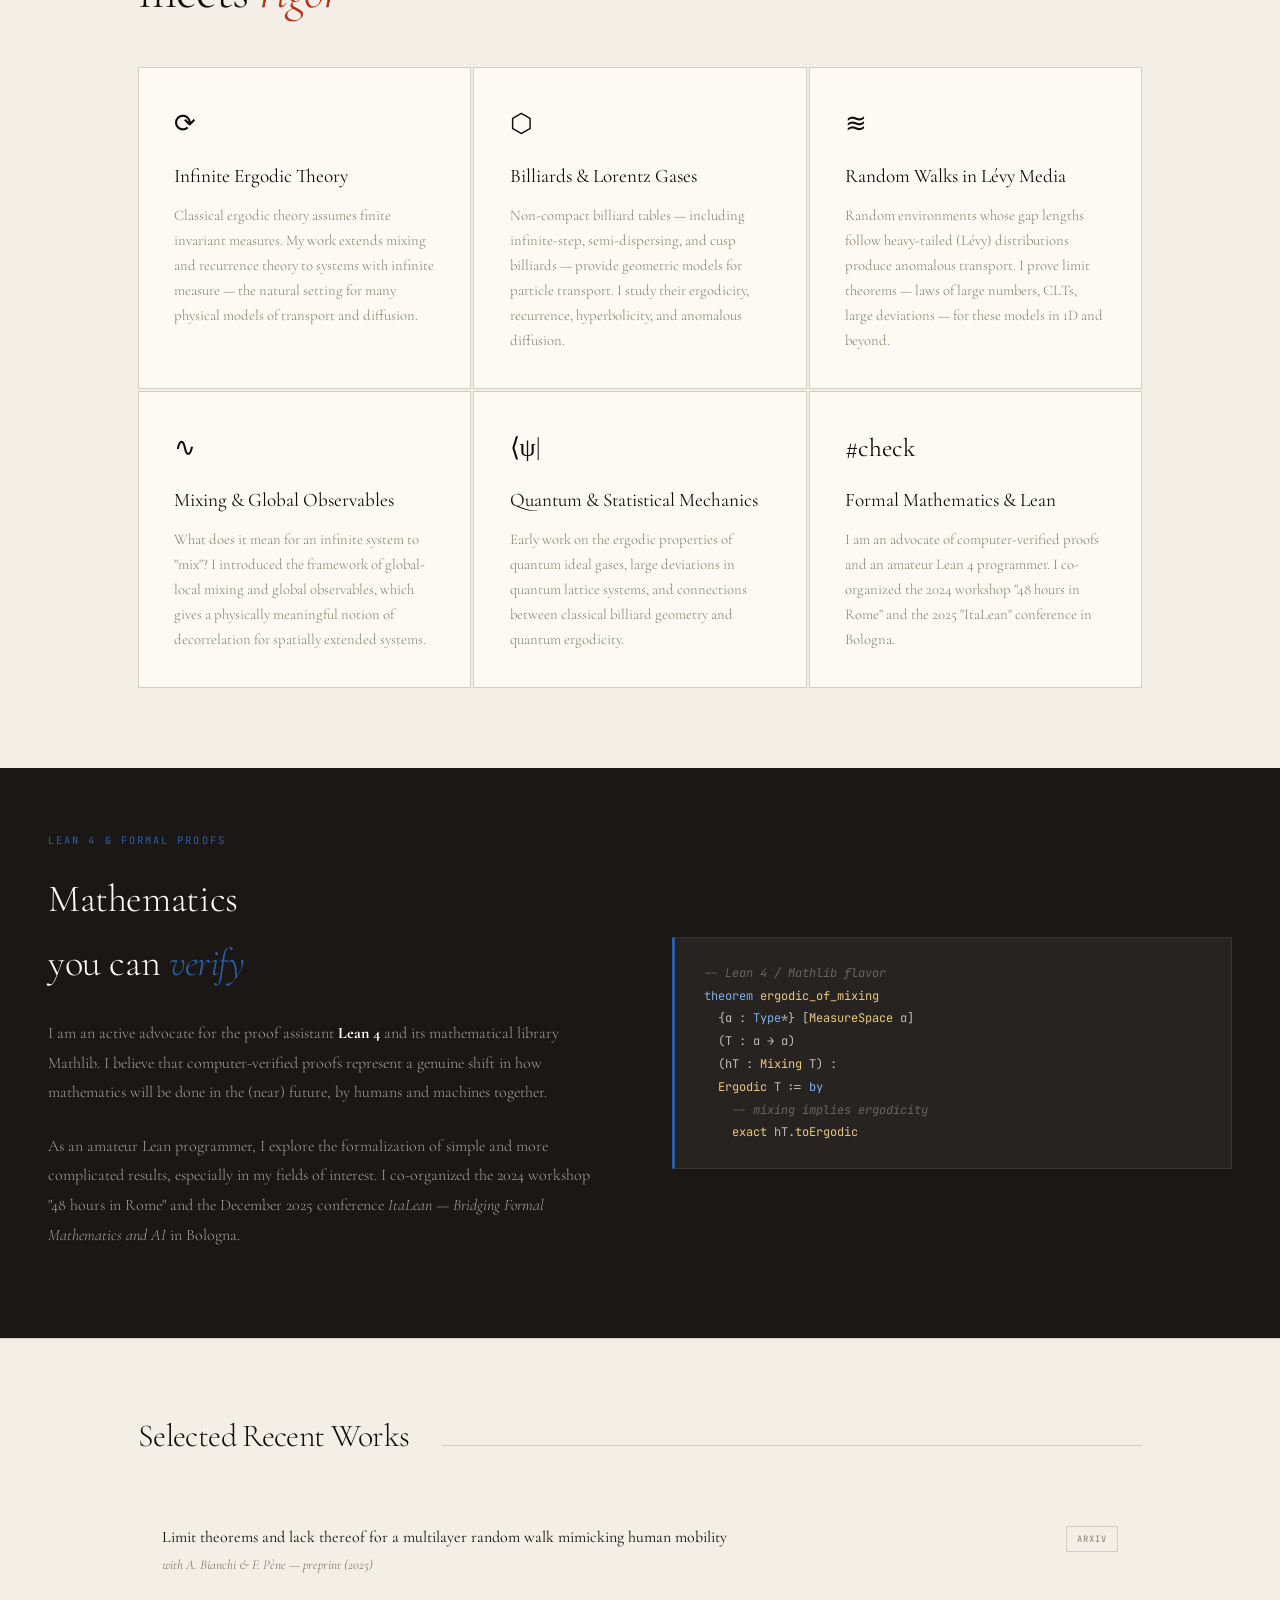
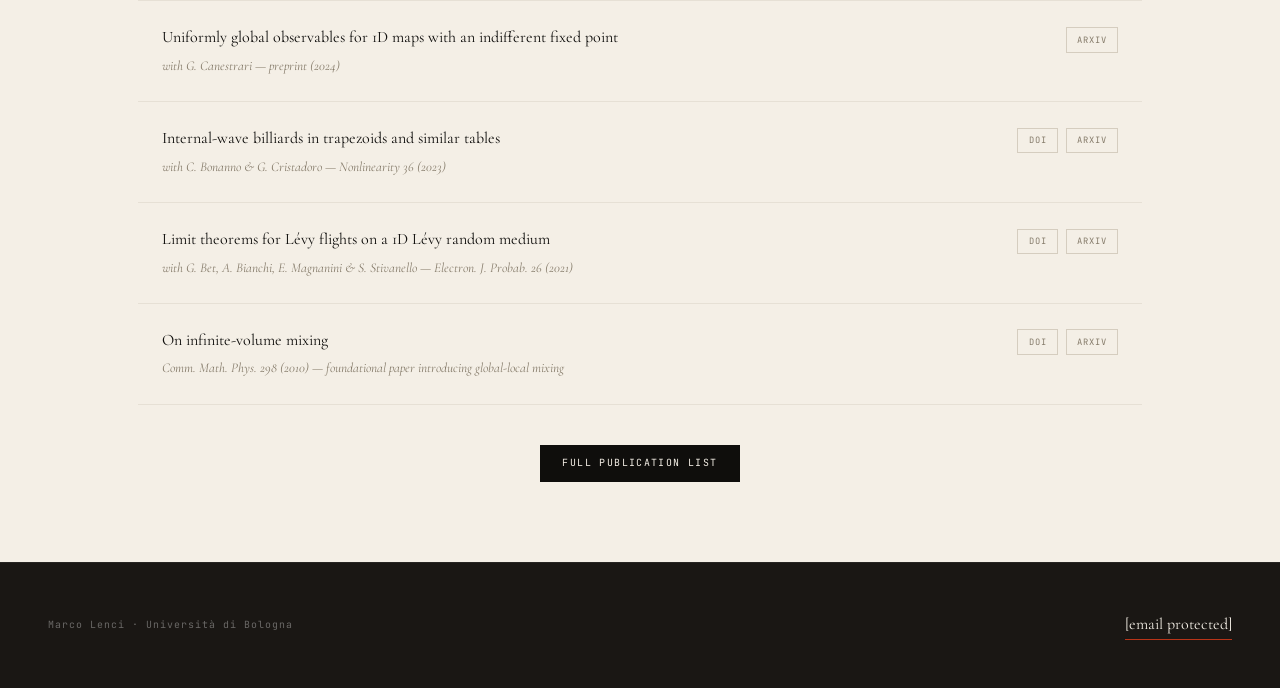
==== commit 86f09551: "adjusted LLG anim; hopefully semi-stable site" ====
--- a/index.html
+++ b/index.html
@@ -14,7 +14,7 @@
       padding: .85rem 3rem;
       font-family: 'JetBrains Mono', monospace;
       font-size: .63rem; line-height: 1.75; color: var(--muted);
-      letter-spacing: .025em; position: relative; z-index: 400;
+      letter-spacing: .025em; position: relative; z-index: 400; margin-top: 72px;
     }
     .disclaimer strong { color: var(--ink); }
     .disclaimer em { font-style: italic; }
@@ -65,6 +65,16 @@
     .hero-ctas {
       display: flex; gap: 1.2rem; flex-wrap: wrap;
       opacity: 0; animation: fadeUp .7s .85s ease forwards;
+    }
+    .hero-photo {
+      width: 96px; height: 96px; border-radius: 50%;
+      object-fit: cover; object-position: 25% 28%;
+      transform: scale(1.6); transform-origin: 25% 28%;
+      overflow: hidden;
+      border: 1px solid rgba(42,95,168,.25);
+      box-shadow: 0 2px 16px rgba(0,0,0,.15);
+      margin-bottom: 1.8rem; display: block;
+      opacity: 0; animation: fadeUp .7s .05s ease forwards;
     }
     .hero-right { position: relative; overflow: hidden; background: var(--dark); }
     #heroCanvas { position: absolute; inset: 0; width: 100%; height: 100%; }
@@ -164,11 +174,12 @@
 <div class="page-wrap" style="padding-top:0">
   <div class="hero">
     <div class="hero-left">
+      <img src="crop3b.jpg" alt="Marco Lenci" class="hero-photo">
       <span class="hero-tag">Full Professor of Mathematical Physics</span>
       <h1 class="hero-name">Marco<br><em>Lenci</em></h1>
       <h2 class="hero-position">Department of Physics &amp; Astronomy<br>University of Bologna</h2>
       <p class="hero-desc">
-        I am a mathematical physicist working at the intersection of dynamical systems, ergodic theory, and probability. My research centres on the long-time behavior of systems that are chaotic, non-compact, or set in random environments — regimes where classical methods break down and new ideas are needed. My main areas include <em>infinite-measure ergodic theory</em>, billiard dynamics, and random walks in disordered (Lévy) media.
+        I am a mathematical physicist working at the intersection of dynamical systems, ergodic theory, and probability. My research centers on the long-time behavior of systems that are chaotic, non-compact, or set in random environments — regimes where classical methods break down and new ideas are needed. My main areas include <em>infinite-measure ergodic theory</em>, billiard dynamics, and random walks in disordered (Lévy) media.
       </p>
       <p class="hero-desc2">
         A recurring theme across my work is the question of <em>mixing and transport</em>: how does information — or a physical particle — spread through an infinite or aperiodic system over time? This question connects pure mathematics to concrete physics: heat conduction, anomalous diffusion, and the statistical properties of gases.
@@ -224,7 +235,7 @@
         <div class="int-card reveal">
           <span class="int-glyph">#check</span>
           <h3 class="int-title">Formal Mathematics &amp; Lean</h3>
-          <p class="int-desc">I am an advocate of computer-verified proofs and an amateur Lean 4 programmer. I co-organised the 2024 workshop "48 hours in Rome" and the 2025 "ItaLean" conference in Bologna.</p>
+          <p class="int-desc">I am an advocate of computer-verified proofs and an amateur Lean 4 programmer. I co-organized the 2024 workshop "48 hours in Rome" and the 2025 "ItaLean" conference in Bologna.</p>
         </div>
       </div>
     </div>
@@ -235,7 +246,7 @@
       <span class="lean-eyebrow">Lean 4 &amp; Formal Proofs</span>
       <h2 class="lean-title">Mathematics<br>you can <em>verify</em></h2>
       <p class="lean-desc">I am an active advocate for the proof assistant <strong style="color:#fff">Lean 4</strong> and its mathematical library Mathlib. I believe that computer-verified proofs represent a genuine shift in how mathematics will be done in the (near) future, by humans and machines together.</p>
-      <p class="lean-desc">As an amateur Lean programmer, I explore the formalization of simple and more complicated results, especially in my fields of interest. I co-organised the 2024 workshop "48 hours in Rome" and the December 2025 conference <em>ItaLean — Bridging Formal Mathematics and AI</em> in Bologna.</p>
+      <p class="lean-desc">As an amateur Lean programmer, I explore the formalization of simple and more complicated results, especially in my fields of interest. I co-organized the 2024 workshop "48 hours in Rome" and the December 2025 conference <em>ItaLean — Bridging Formal Mathematics and AI</em> in Bologna.</p>
     </div>
     <div>
       <div class="lean-code">
@@ -314,10 +325,10 @@
   <div class="footer-left">
     Marco Lenci · Università di Bologna
   </div>
-  <a href="mailto:marco.lenci@unibo.it" class="footer-email">marco.lenci@unibo.it</a>
+  <a href="/cdn-cgi/l/email-protection#305d5142535f1e5c555e535970455e59525f1e5944" class="footer-email"><span class="__cf_email__" data-cfemail="3d505c4f5e52135158535e547d4853545f52135449">[email&#160;protected]</span></a>
 </footer>
 
-<script>
+<script data-cfasync="false" src="/cdn-cgi/scripts/5c5dd728/cloudflare-static/email-decode.min.js"></script><script>
 // ── SCROLL REVEAL ──
 const obs = new IntersectionObserver(es => es.forEach((e,i) => {
   if (e.isIntersecting) { setTimeout(() => e.target.classList.add('visible'), i*70); obs.unobserve(e.target); }
@@ -524,36 +535,84 @@
 //  1D Lorentz gas with Lévy-distributed scatterer gaps.
 //  Walkers bounce elastically between scatterers.
 // ═══════════════════════════════════════════════════════════════
+// ═══════════════════════════════════════════════════════════════
+//  LÉVY–LORENTZ GAS  (target-picking version)
+//  Each walker picks a random target scatterer (possibly outside
+//  the visible window), travels there at constant speed, arrives,
+//  then immediately picks a new random target and repeats.
+//  When the walker goes off-screen it respawns at centre.
+// ═══════════════════════════════════════════════════════════════
 function runLevyLorentz() {
   const W = canvas.width, H = canvas.height;
   const CY = H / 2;
-  let walkers = [];
-  // Random Lévy environment: scatter points with heavy-tailed gaps
+  const SPEED = 3.6; // pixels per frame, same for every walker
+
+  // Build Lévy random environment (heavy-tailed gaps)
   const envPts = [];
-  let ex = 0;
-  while (ex < W) {
-    ex += 5 + Math.pow(Math.random(), -1.5) * 8;
+  let ex = W / 2;
+  while (ex < W * 3) {
+    ex += 4 + Math.pow(Math.random(), -1.4) * 7;
     envPts.push(ex);
   }
-
-  for (let w = 0; w < 4; w++) {
-    walkers.push({
-      x: W/2,
-      history: [{x: W/2, y: CY + (w-1.5)*30}],
-      vel: (Math.random()>.5?1:-1) * (1+Math.random()*2),
-      steps: 0,
-      maxSteps: 30 + Math.floor(Math.random()*80),
-      yOff: (w-1.5)*30,
-      col: ['rgba(184,52,24,','rgba(42,95,168,','rgba(180,160,80,','rgba(80,160,100,'][w]
-    });
-  }
-
-  let t = 0;
+  ex = W / 2;
+  while (ex > -W * 2) {
+    ex -= 4 + Math.pow(Math.random(), -1.4) * 7;
+    envPts.push(ex);
+  }
+  envPts.sort((a, b) => a - b);
+
+  const COLS = [
+    [184,  52,  24],
+    [ 42,  95, 168],
+    [190, 160,  70],
+    [ 80, 170, 120],
+  ];
+  const Y_OFFSETS = [-48, -16, 16, 48];
+  const TRAIL_MAX = 700;
+
+  // Pick a random target scatterer that is not the current position.
+  // Uses a Lévy-like selection: pick a random index gap (heavy-tailed).
+  function pickTarget(currentX) {
+    // Find index of nearest scatterer to currentX
+    let nearIdx = 0;
+    let nearDist = Infinity;
+    for (let i = 0; i < envPts.length; i++) {
+      const d = Math.abs(envPts[i] - currentX);
+      if (d < nearDist) { nearDist = d; nearIdx = i; }
+    }
+    // Jump by a heavy-tailed number of steps left or right
+    const dir = Math.random() > 0.5 ? 1 : -1;
+    const jump = 1 + Math.floor(Math.pow(Math.random(), -1.5));
+    const targetIdx = nearIdx + dir * jump;
+    if (targetIdx >= 0 && targetIdx < envPts.length) {
+      return envPts[targetIdx];
+    }
+    // Target is outside the array — return a plausible off-screen x
+    const lastPt = dir > 0 ? envPts[envPts.length - 1] : envPts[0];
+    return lastPt + dir * jump * 12;
+  }
+
+  function newWalker(id) {
+    const y = CY + Y_OFFSETS[id % Y_OFFSETS.length];
+    const [r, g, b] = COLS[id % COLS.length];
+    const startX = W / 2;
+    const target = pickTarget(startX);
+    return {
+      x: startX, y,
+      target,
+      vel: target > startX ? SPEED : -SPEED,
+      history: [{x: startX, y}],
+      r, g, b
+    };
+  }
+
+  let walkers = Array.from({length: 4}, (_, i) => newWalker(i));
+
   function step() {
     ctx.fillStyle = 'rgba(26,23,20,0.15)';
-    ctx.fillRect(0,0,W,H);
-
-    // Draw environment markers
+    ctx.fillRect(0, 0, W, H);
+
+    // Draw visible scatterer segments
     for (const ep of envPts) {
       if (ep < 0 || ep > W) continue;
       ctx.beginPath();
@@ -561,53 +620,73 @@
       ctx.strokeStyle = 'rgba(255,255,255,0.07)';
       ctx.lineWidth = 1; ctx.stroke();
       ctx.beginPath();
-      ctx.arc(ep, CY, 3, 0, Math.PI*2);
-      ctx.fillStyle = 'rgba(255,255,255,0.12)';
-      ctx.fill();
-    }
-
-    // Axis
+      ctx.arc(ep, CY, 3, 0, Math.PI * 2);
+      ctx.fillStyle = 'rgba(255,255,255,0.12)'; ctx.fill();
+    }
+
+    // Horizontal axis
     ctx.beginPath(); ctx.moveTo(0, CY); ctx.lineTo(W, CY);
     ctx.strokeStyle = 'rgba(255,255,255,0.08)'; ctx.lineWidth = 1; ctx.stroke();
 
-    for (const w of walkers) {
-      w.steps++;
-      if (w.steps >= w.maxSteps) {
-        w.steps = 0;
-        w.vel = (Math.random()>.5?1:-1) * (2 + Math.pow(Math.random(),-1.2)*3);
-        w.maxSteps = 20 + Math.floor(Math.random()*100);
+    for (let wi = 0; wi < walkers.length; wi++) {
+      const w = walkers[wi];
+
+      // Move toward target at constant speed
+      const dist = w.target - w.x;
+
+      // Respawn immediately if already off-screen
+      if (w.x < 0 || w.x > W) {
+        walkers[wi] = newWalker(wi); continue;
       }
-      w.x += w.vel * .7;
-      // Bounce at walls
-      if (w.x < 20) { w.x = 20; w.vel = Math.abs(w.vel); }
-      if (w.x > W-20) { w.x = W-20; w.vel = -Math.abs(w.vel); }
-
-      const py = CY + w.yOff + Math.sin(t*.04 + w.yOff) * 5;
-      w.history.push({x: w.x, y: py});
-      if (w.history.length > 300) w.history.shift();
-
-      // Trail
-      ctx.beginPath();
-      for (let i = 0; i < w.history.length; i++) {
-        const a = i / w.history.length;
-        if (i===0) ctx.moveTo(w.history[i].x, w.history[i].y);
-        else ctx.lineTo(w.history[i].x, w.history[i].y);
+
+      if (Math.abs(dist) <= SPEED) {
+        // Arrived at target
+        w.x = w.target;
+        // Off-screen? respawn immediately
+        if (w.x < 0 || w.x > W) {
+          walkers[wi] = newWalker(wi); continue;
+        }
+        // Pick next target
+        const next = pickTarget(w.x);
+        w.target = next;
+        w.vel = next > w.x ? SPEED : -SPEED;
+      } else {
+        w.x += w.vel;
       }
-      ctx.strokeStyle = w.col + '.55)';
-      ctx.lineWidth = 1.5;
-      ctx.stroke();
-
-      // Head
-      ctx.beginPath();
-      ctx.arc(w.x, py, 5, 0, Math.PI*2);
-      ctx.fillStyle = w.col + '1)';
-      ctx.fill();
-    }
-    t++;
+
+      w.history.push({x: w.x, y: w.y});
+      if (w.history.length > TRAIL_MAX) w.history.shift();
+
+      // Draw trail
+      const hist = w.history;
+      if (hist.length > 1) {
+        for (let i = 1; i < hist.length; i++) {
+          const a = i / hist.length;
+          ctx.beginPath();
+          ctx.moveTo(hist[i-1].x, hist[i-1].y);
+          ctx.lineTo(hist[i].x,   hist[i].y);
+          ctx.strokeStyle = `rgba(${w.r},${w.g},${w.b},${a * 0.7})`;
+          ctx.lineWidth = 1.4;
+          ctx.stroke();
+        }
+      }
+
+      // Glowing head
+      const grd = ctx.createRadialGradient(w.x, w.y, 0, w.x, w.y, 8);
+      grd.addColorStop(0, `rgba(${w.r},${w.g},${w.b},1)`);
+      grd.addColorStop(1, `rgba(${w.r},${w.g},${w.b},0)`);
+      ctx.beginPath(); ctx.arc(w.x, w.y, 8, 0, Math.PI * 2);
+      ctx.fillStyle = grd; ctx.fill();
+      ctx.beginPath(); ctx.arc(w.x, w.y, 2.5, 0, Math.PI * 2);
+      ctx.fillStyle = `rgb(${w.r},${w.g},${w.b})`; ctx.fill();
+    }
+
     animId = requestAnimationFrame(step);
   }
-  ctx.fillStyle = '#1a1714'; ctx.fillRect(0,0,W,H);
-  step();
+
+  ctx.fillStyle = '#1a1714';
+  ctx.fillRect(0, 0, W, H);
+  animId = requestAnimationFrame(step);
 }
 
 runLorentzGas();
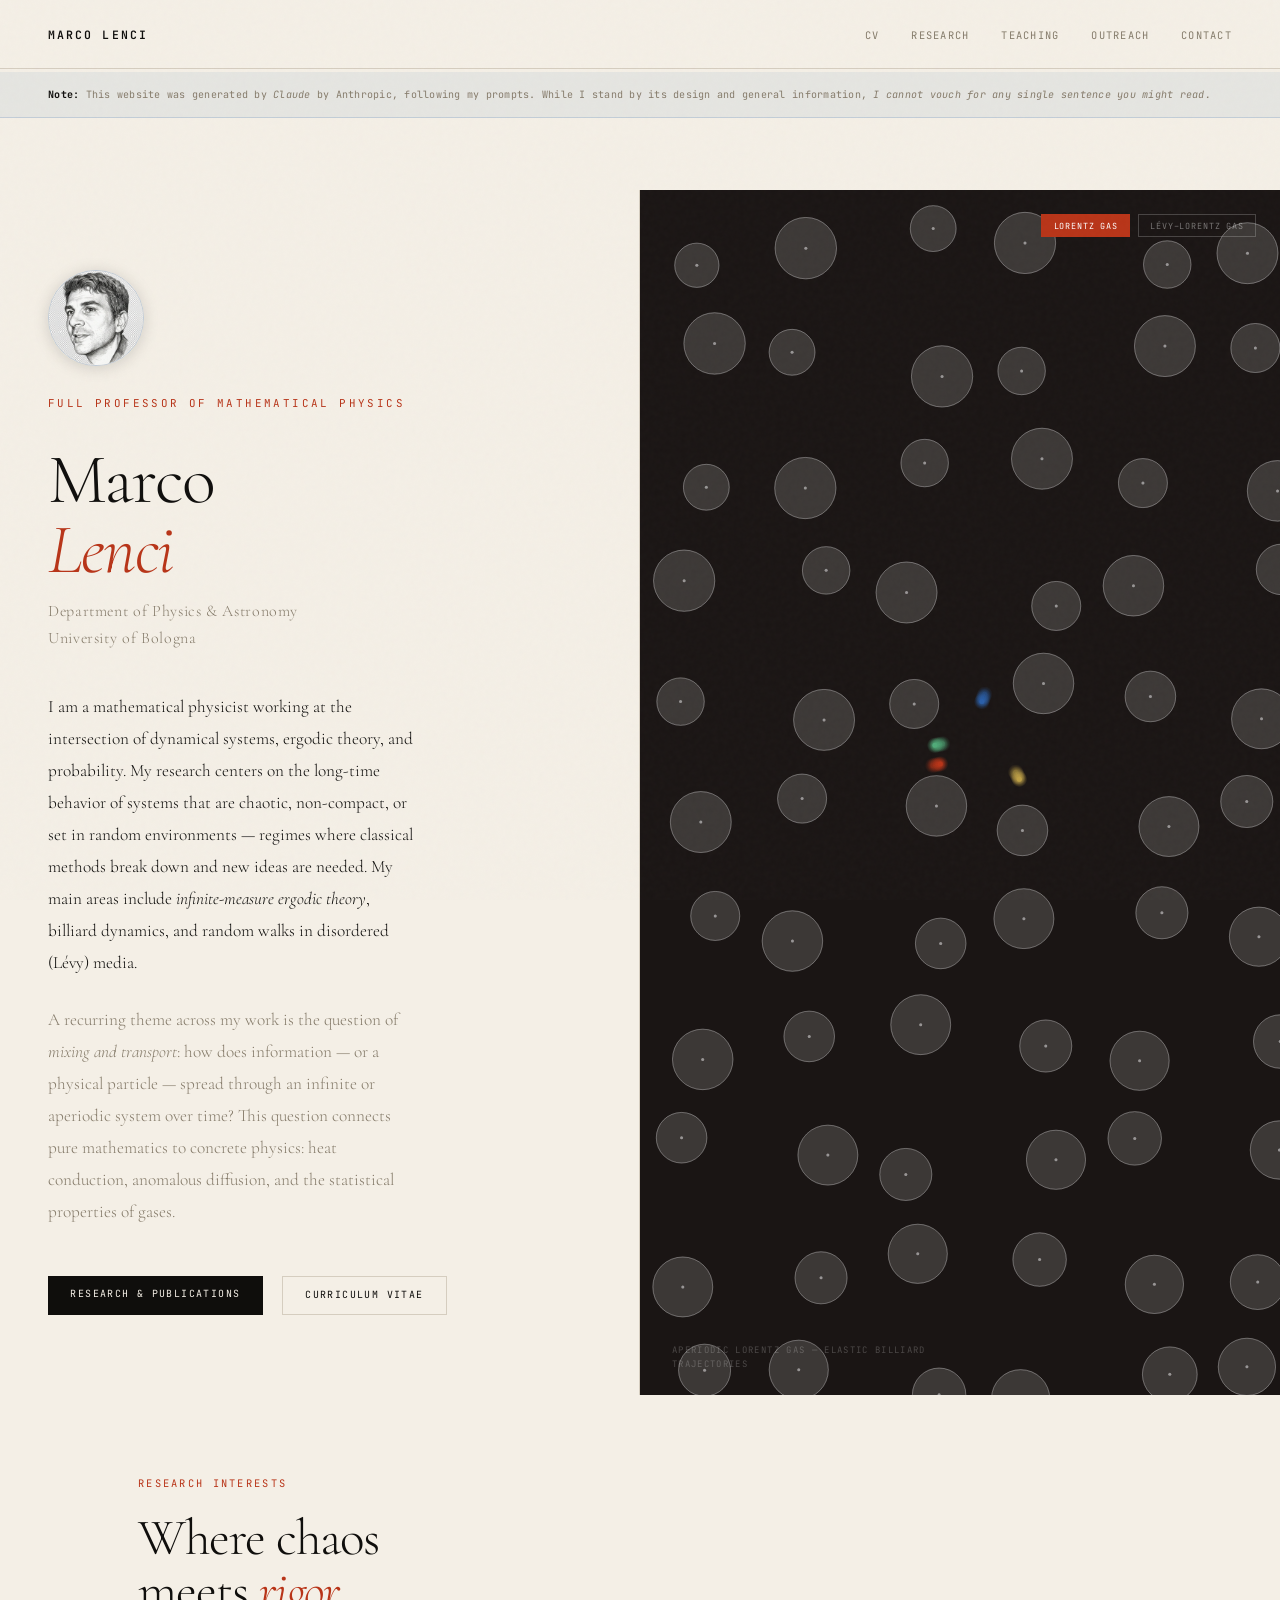
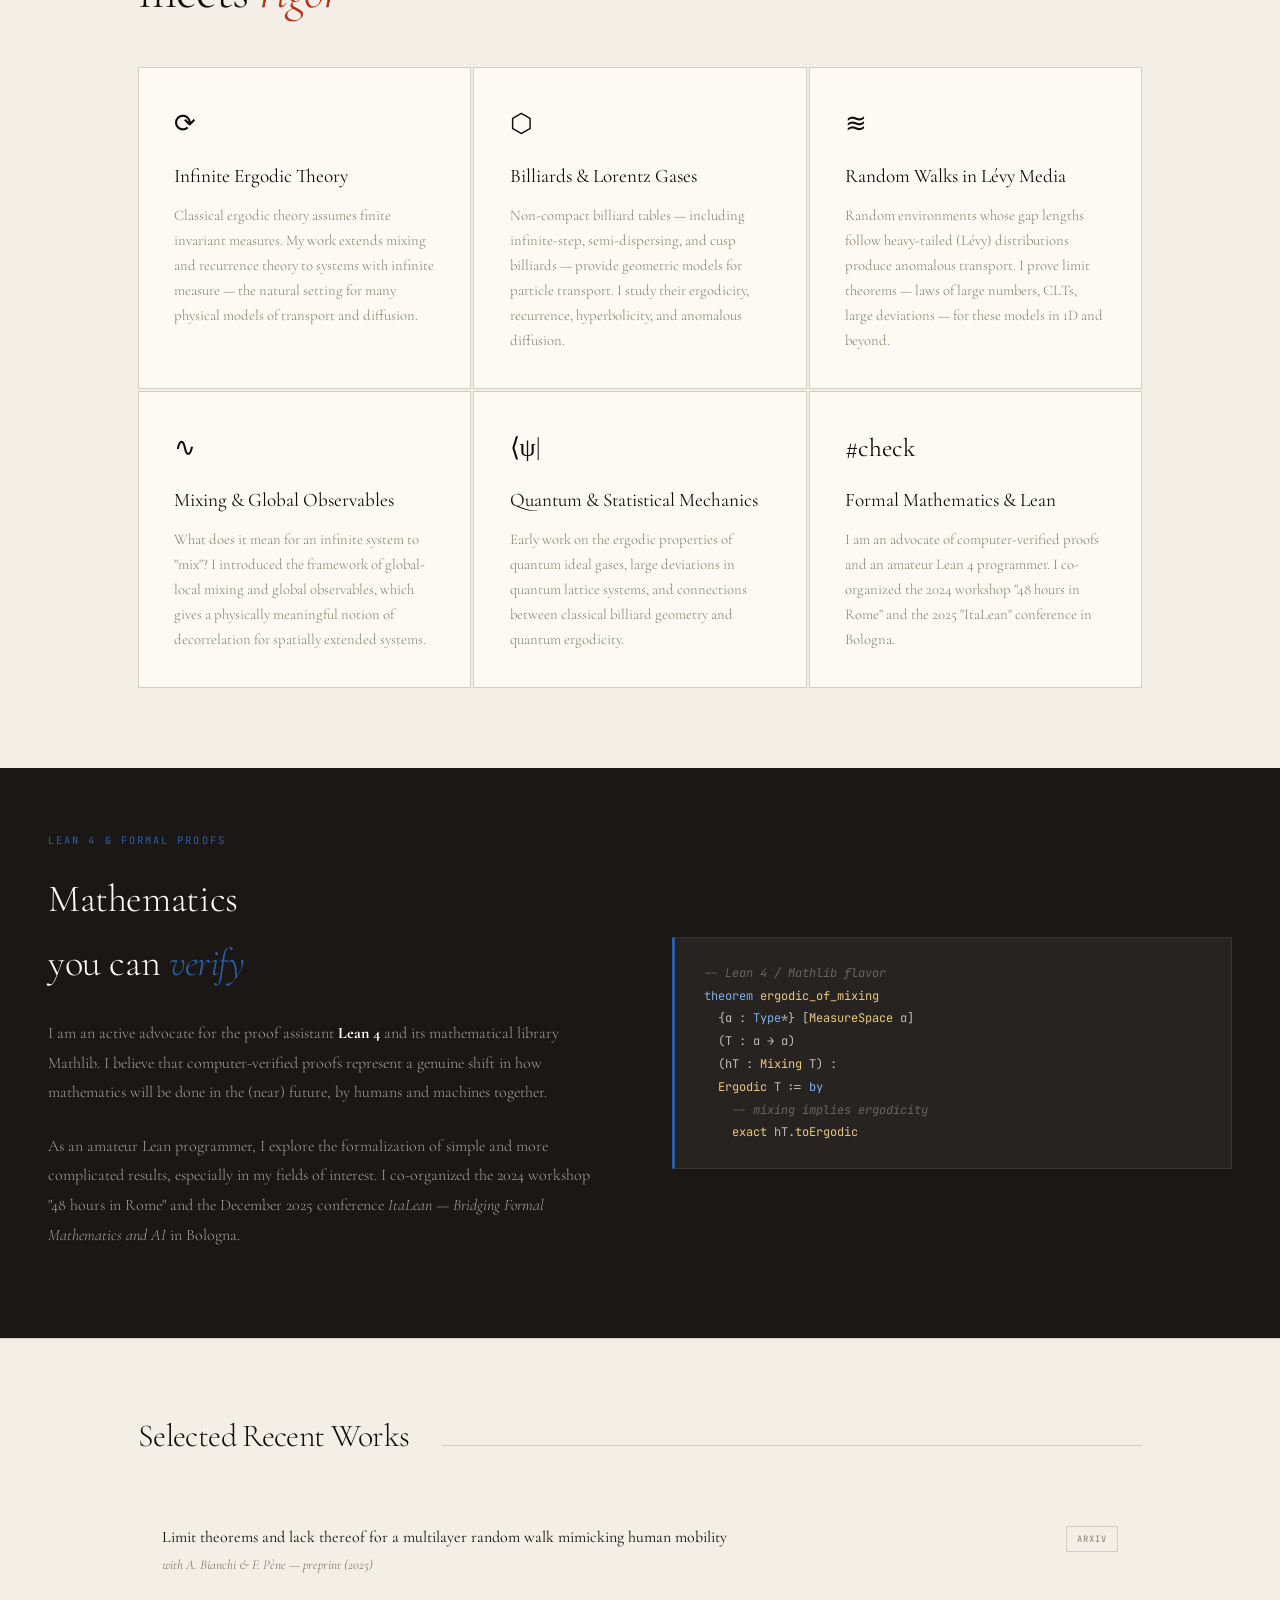
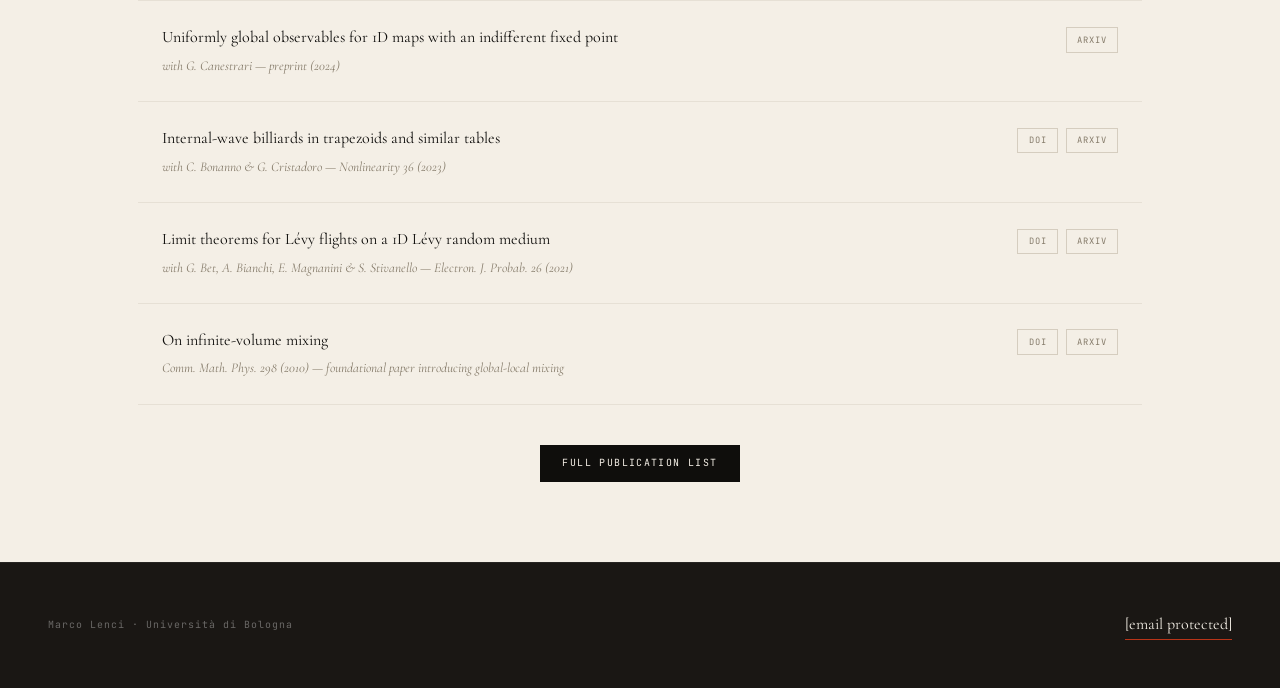
==== commit ab75157b: "added sketched pic" ====
--- a/index.html
+++ b/index.html
@@ -174,7 +174,7 @@
 <div class="page-wrap" style="padding-top:0">
   <div class="hero">
     <div class="hero-left">
-      <img src="crop3b.jpg" alt="Marco Lenci" class="hero-photo">
+      <img src="ML_sketch_gemini.png" alt="Marco Lenci" class="hero-photo">
       <span class="hero-tag">Full Professor of Mathematical Physics</span>
       <h1 class="hero-name">Marco<br><em>Lenci</em></h1>
       <h2 class="hero-position">Department of Physics &amp; Astronomy<br>University of Bologna</h2>
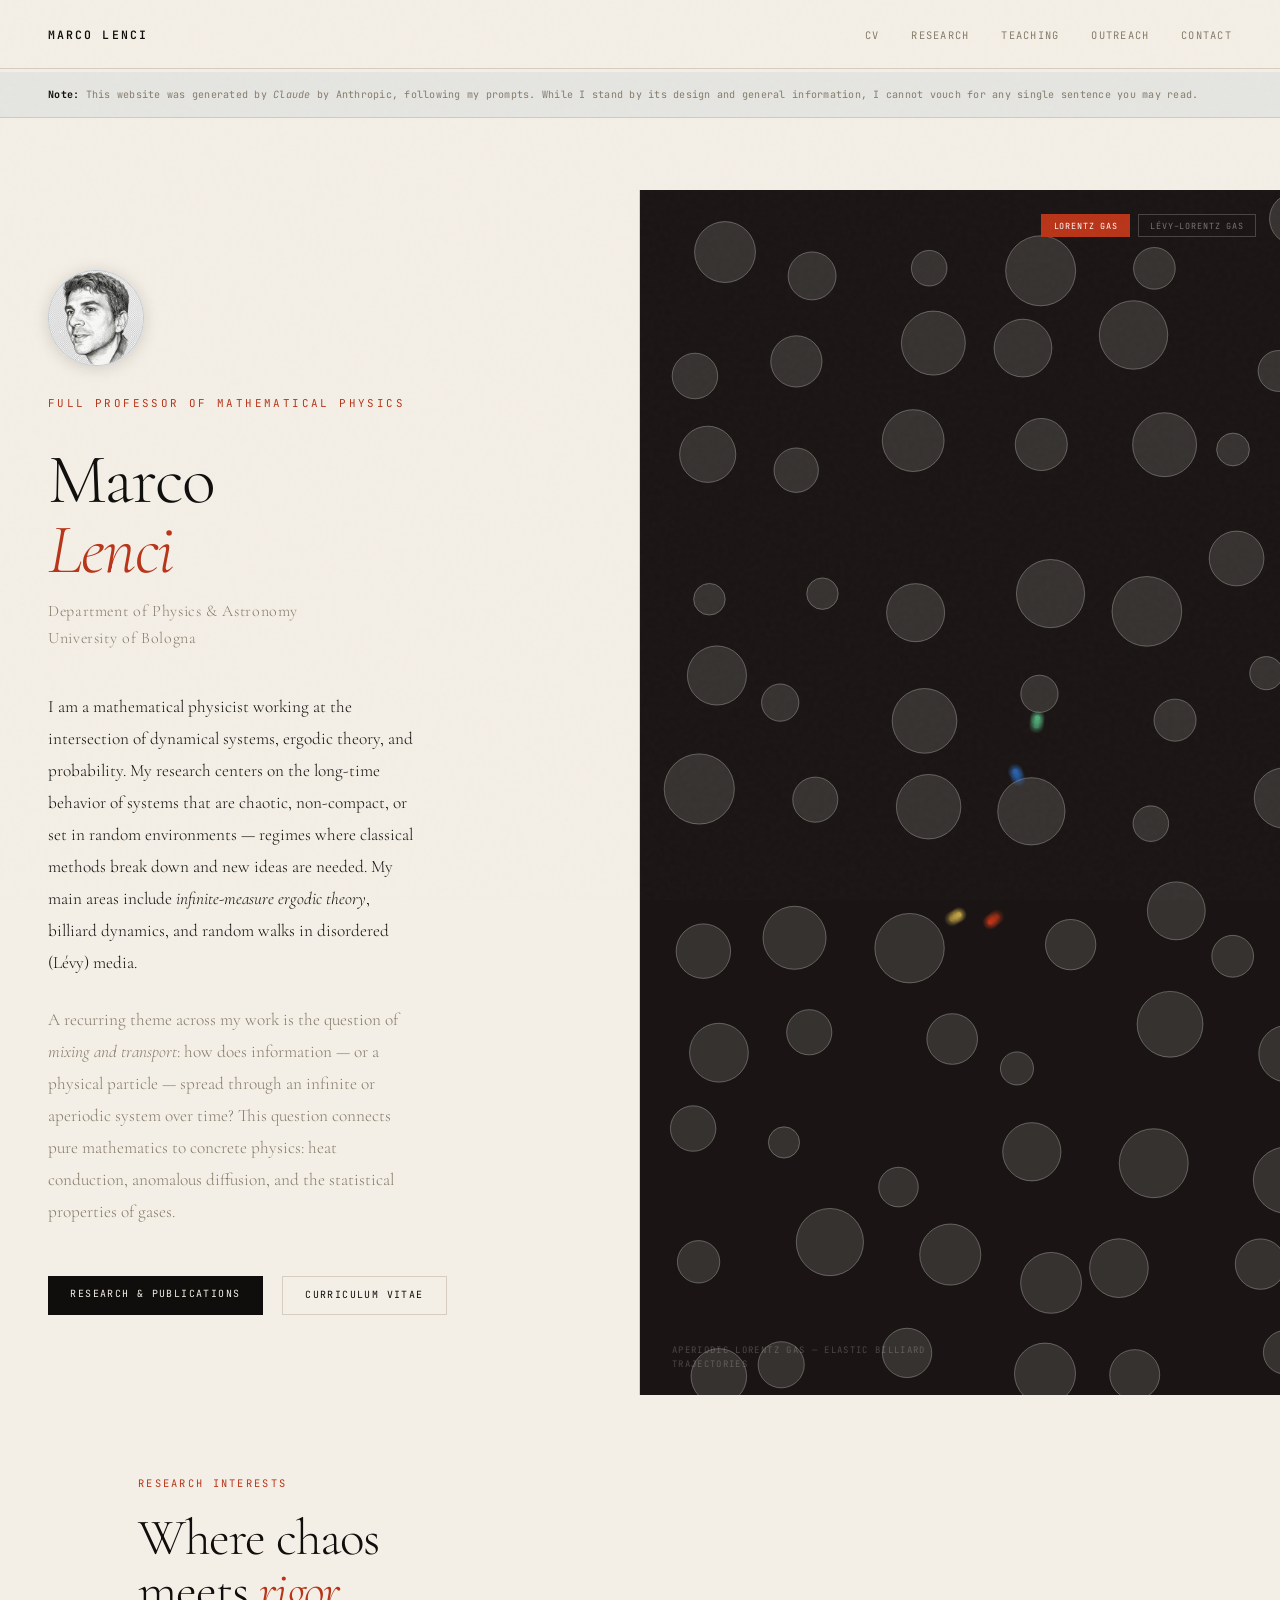
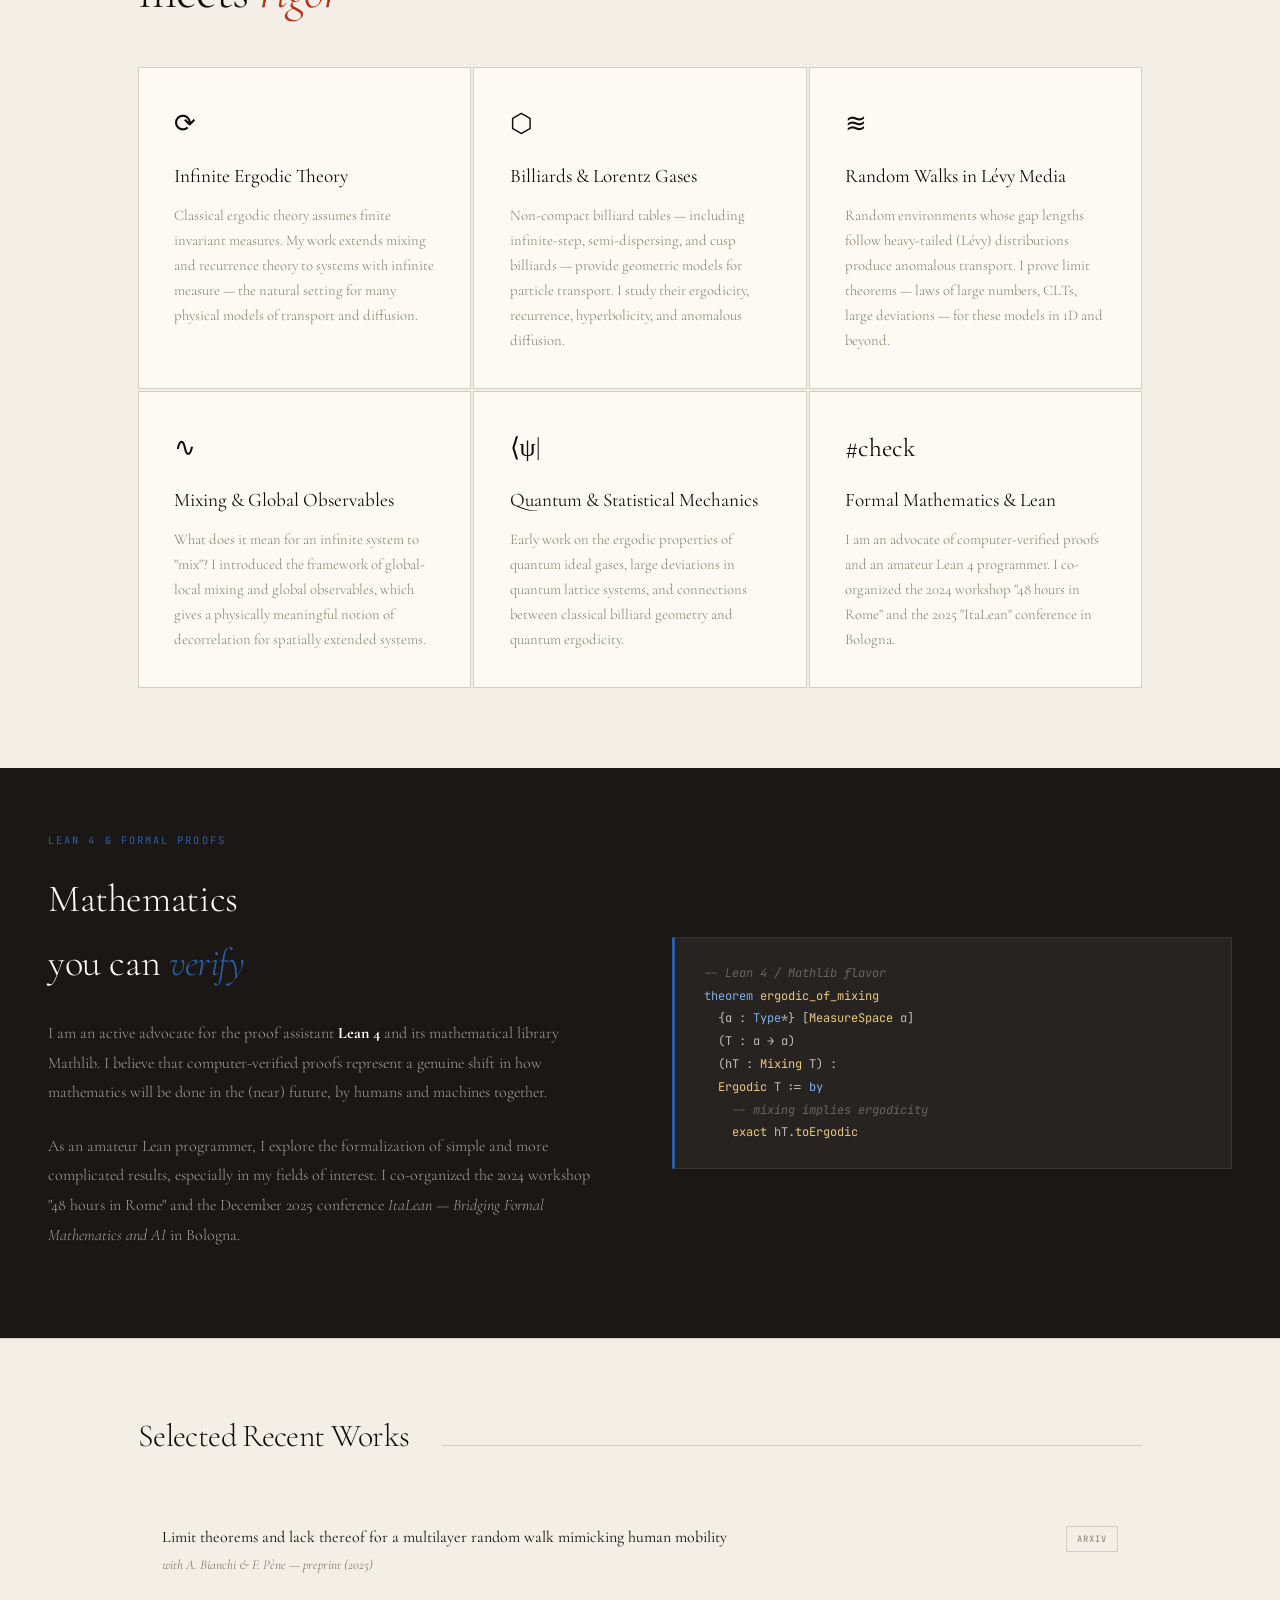
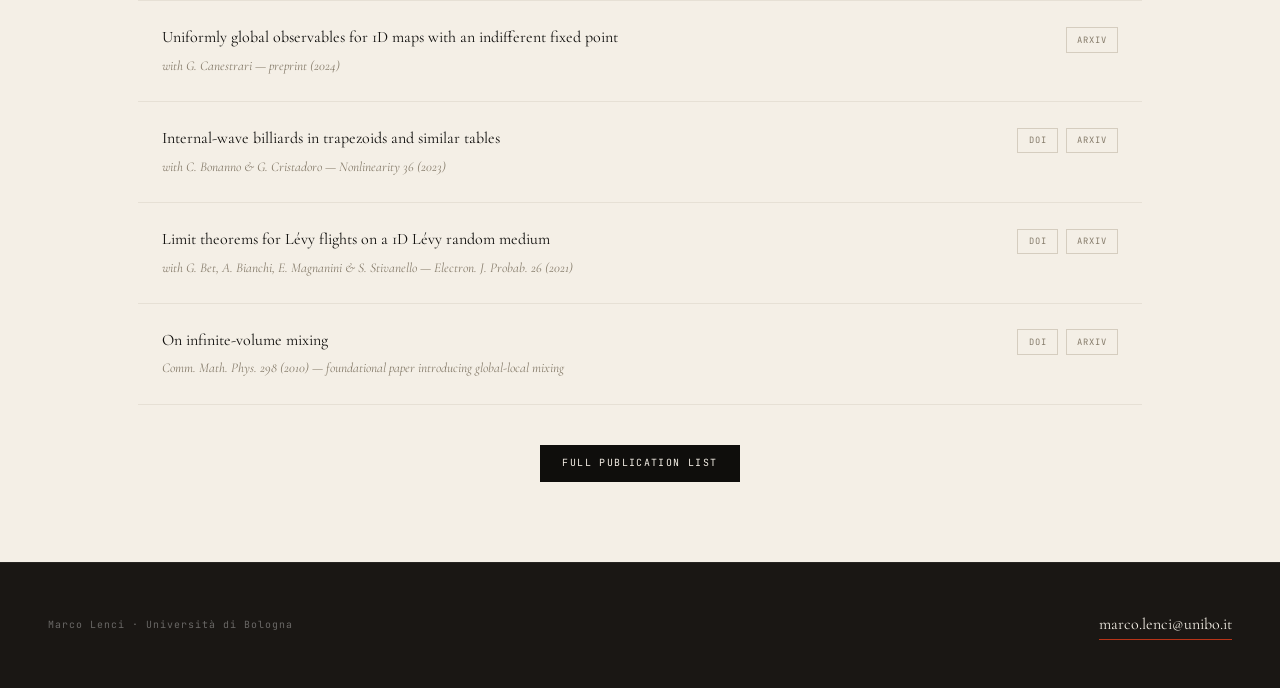
==== commit 0b21715c: "minutiae" ====
--- a/index.html
+++ b/index.html
@@ -168,7 +168,7 @@
 
 <div class="disclaimer">
   <strong>Note:</strong> This website was generated by <em>Claude</em> by Anthropic, following my prompts.
-  While I stand by its design and general information, <em>I cannot vouch for any single sentence you might read.</em>
+  While I stand by its design and general information, I cannot vouch for any single sentence you may read.
 </div>
 
 <div class="page-wrap" style="padding-top:0">
@@ -325,10 +325,10 @@
   <div class="footer-left">
     Marco Lenci · Università di Bologna
   </div>
-  <a href="/cdn-cgi/l/email-protection#305d5142535f1e5c555e535970455e59525f1e5944" class="footer-email"><span class="__cf_email__" data-cfemail="3d505c4f5e52135158535e547d4853545f52135449">[email&#160;protected]</span></a>
+  <a href="mailto:marco.lenci@unibo.it" class="footer-email">marco.lenci@unibo.it</a>
 </footer>
 
-<script data-cfasync="false" src="/cdn-cgi/scripts/5c5dd728/cloudflare-static/email-decode.min.js"></script><script>
+<script>
 // ── SCROLL REVEAL ──
 const obs = new IntersectionObserver(es => es.forEach((e,i) => {
   if (e.isIntersecting) { setTimeout(() => e.target.classList.add('visible'), i*70); obs.unobserve(e.target); }
@@ -386,10 +386,21 @@
     for (let col = -1; col < ncols; col++) {
       const cx = (col + 0.5) * SPACING;
       const cy = (row + 0.5) * SPACING;
-      const dx = BASE_R * 0.6 * Math.sin(col * phi * 2.1 + row * 1.3);
-      const dy = BASE_R * 0.6 * Math.cos(col * 1.5 + row * phi * 1.7);
-      const r  = BASE_R * (0.72 + 0.28 * Math.abs(Math.sin((col + row) * phi)));
-      scatterers.push({ x: cx + dx, y: cy + dy, r });
+      let x, y, r, attempts = 0;
+      do {
+        const dx = BASE_R * 1.1 * (Math.random() * 2 - 1);
+        const dy = BASE_R * 1.1 * (Math.random() * 2 - 1);
+        r = BASE_R * (0.5 + 0.65 * Math.random());
+        x = cx + dx; y = cy + dy;
+        attempts++;
+      } while (
+        attempts < 50 &&
+        scatterers.some(s => {
+          const ex = x - s.x, ey = y - s.y;
+          return Math.sqrt(ex*ex + ey*ey) < r + s.r + 1;
+        })
+      );
+      scatterers.push({ x, y, r });
     }
   }
 
@@ -401,7 +412,7 @@
     [ 80,170, 120],   // teal
   ];
   const TRAIL = 500;
-  const SPEED = 2.6;
+  const SPEED = 3.9;
 
   // ── Particle factory ──
   function newParticle(id) {
@@ -453,11 +464,6 @@
       ctx.strokeStyle = 'rgba(255,255,255,0.12)';
       ctx.lineWidth = 1;
       ctx.stroke();
-      // Tiny centre dot
-      ctx.beginPath();
-      ctx.arc(sc.x, sc.y, 1.5, 0, Math.PI*2);
-      ctx.fillStyle = 'rgba(255,255,255,0.2)';
-      ctx.fill();
     }
   }
 
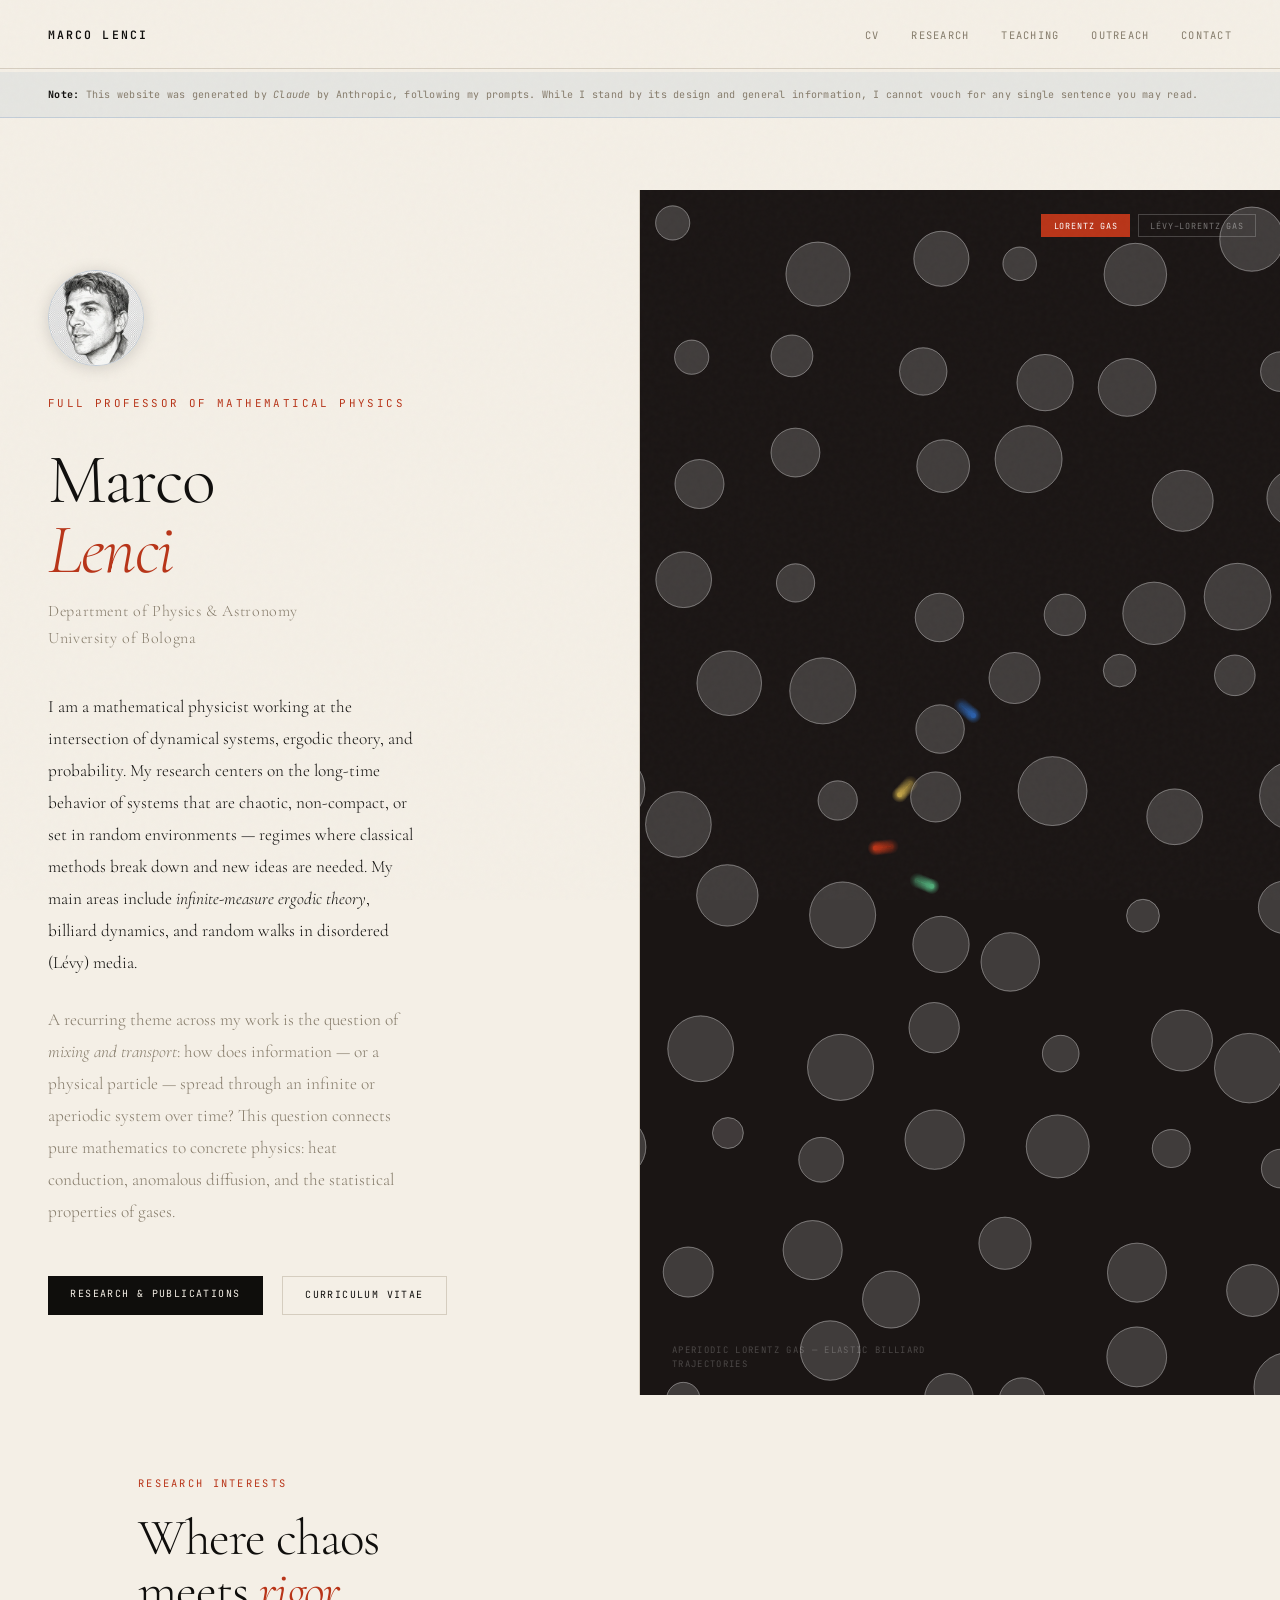
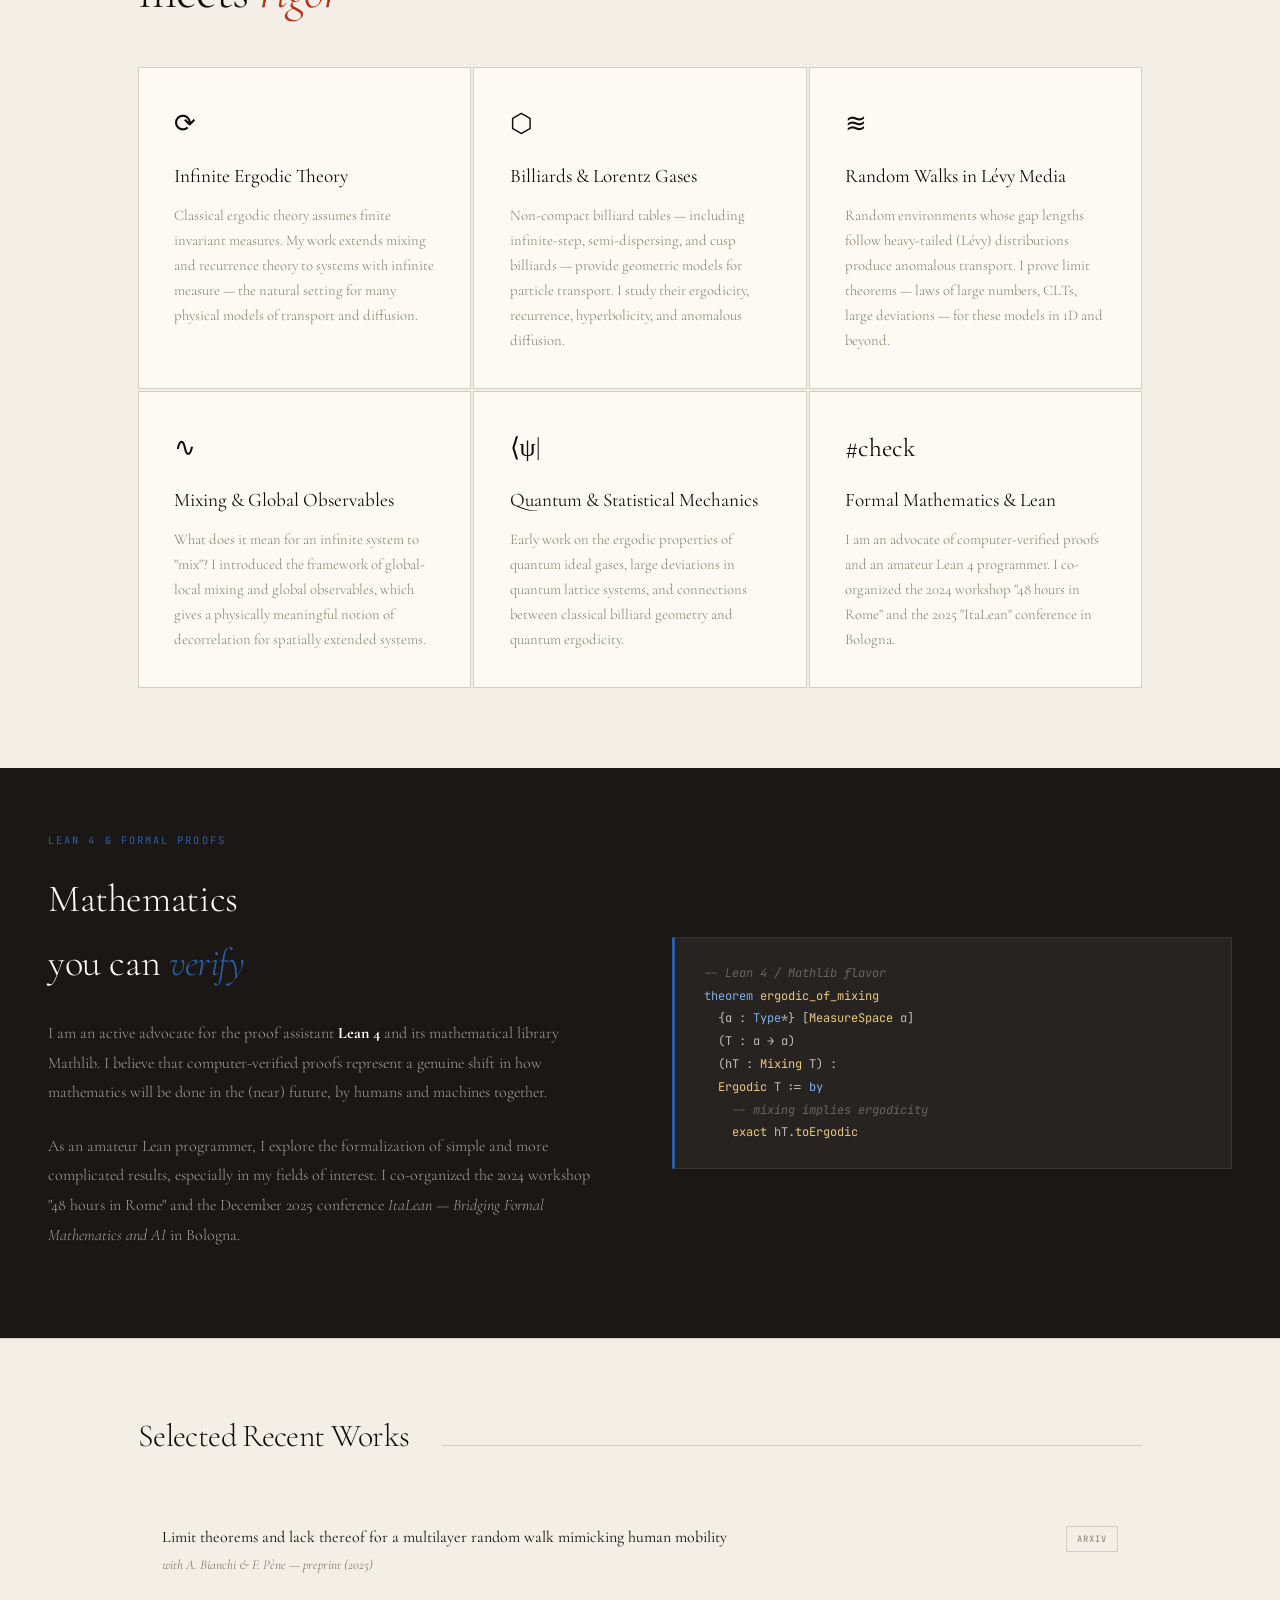
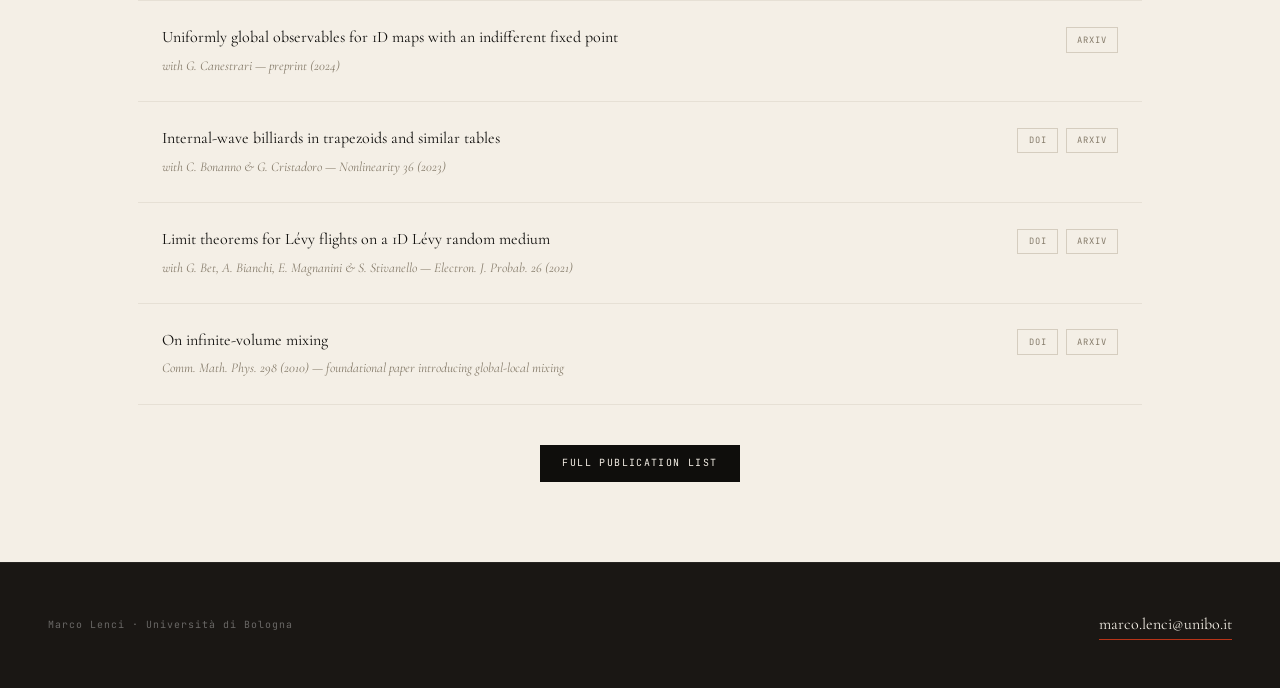
==== commit 5ac6a384: "added google analytics to every index.html page" ====
--- a/index.html
+++ b/index.html
@@ -1,6 +1,14 @@
 <!DOCTYPE html>
 <html lang="en">
 <head>
+  <!-- Google tag (gtag.js) -->
+  <script async src="https://www.googletagmanager.com/gtag/js?id=G-YN9978VXXJ"></script>
+  <script>
+    window.dataLayer = window.dataLayer || [];
+    function gtag(){dataLayer.push(arguments);}
+    gtag('js', new Date());
+    gtag('config', 'G-YN9978VXXJ');
+  </script>
   <meta charset="UTF-8">
   <meta name="viewport" content="width=device-width, initial-scale=1.0">
   <title>Marco Lenci — Mathematical Physicist</title>
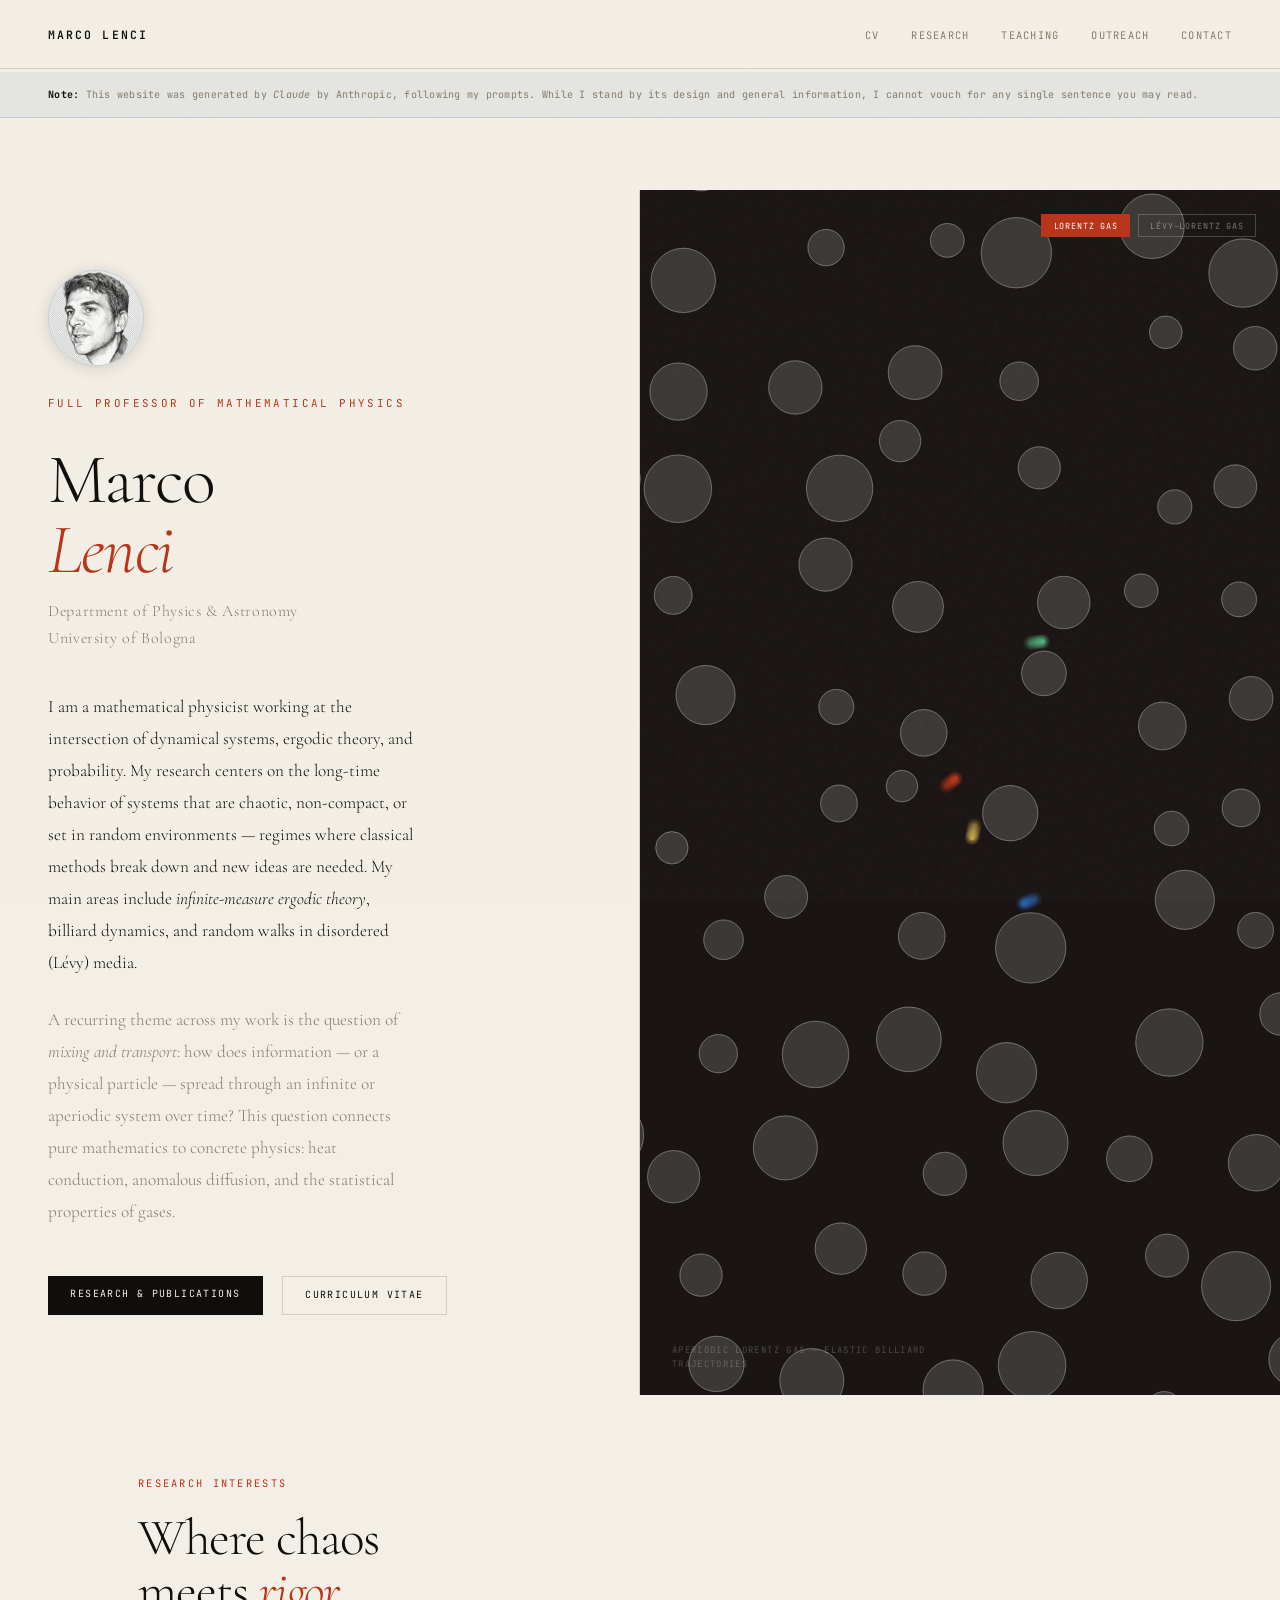
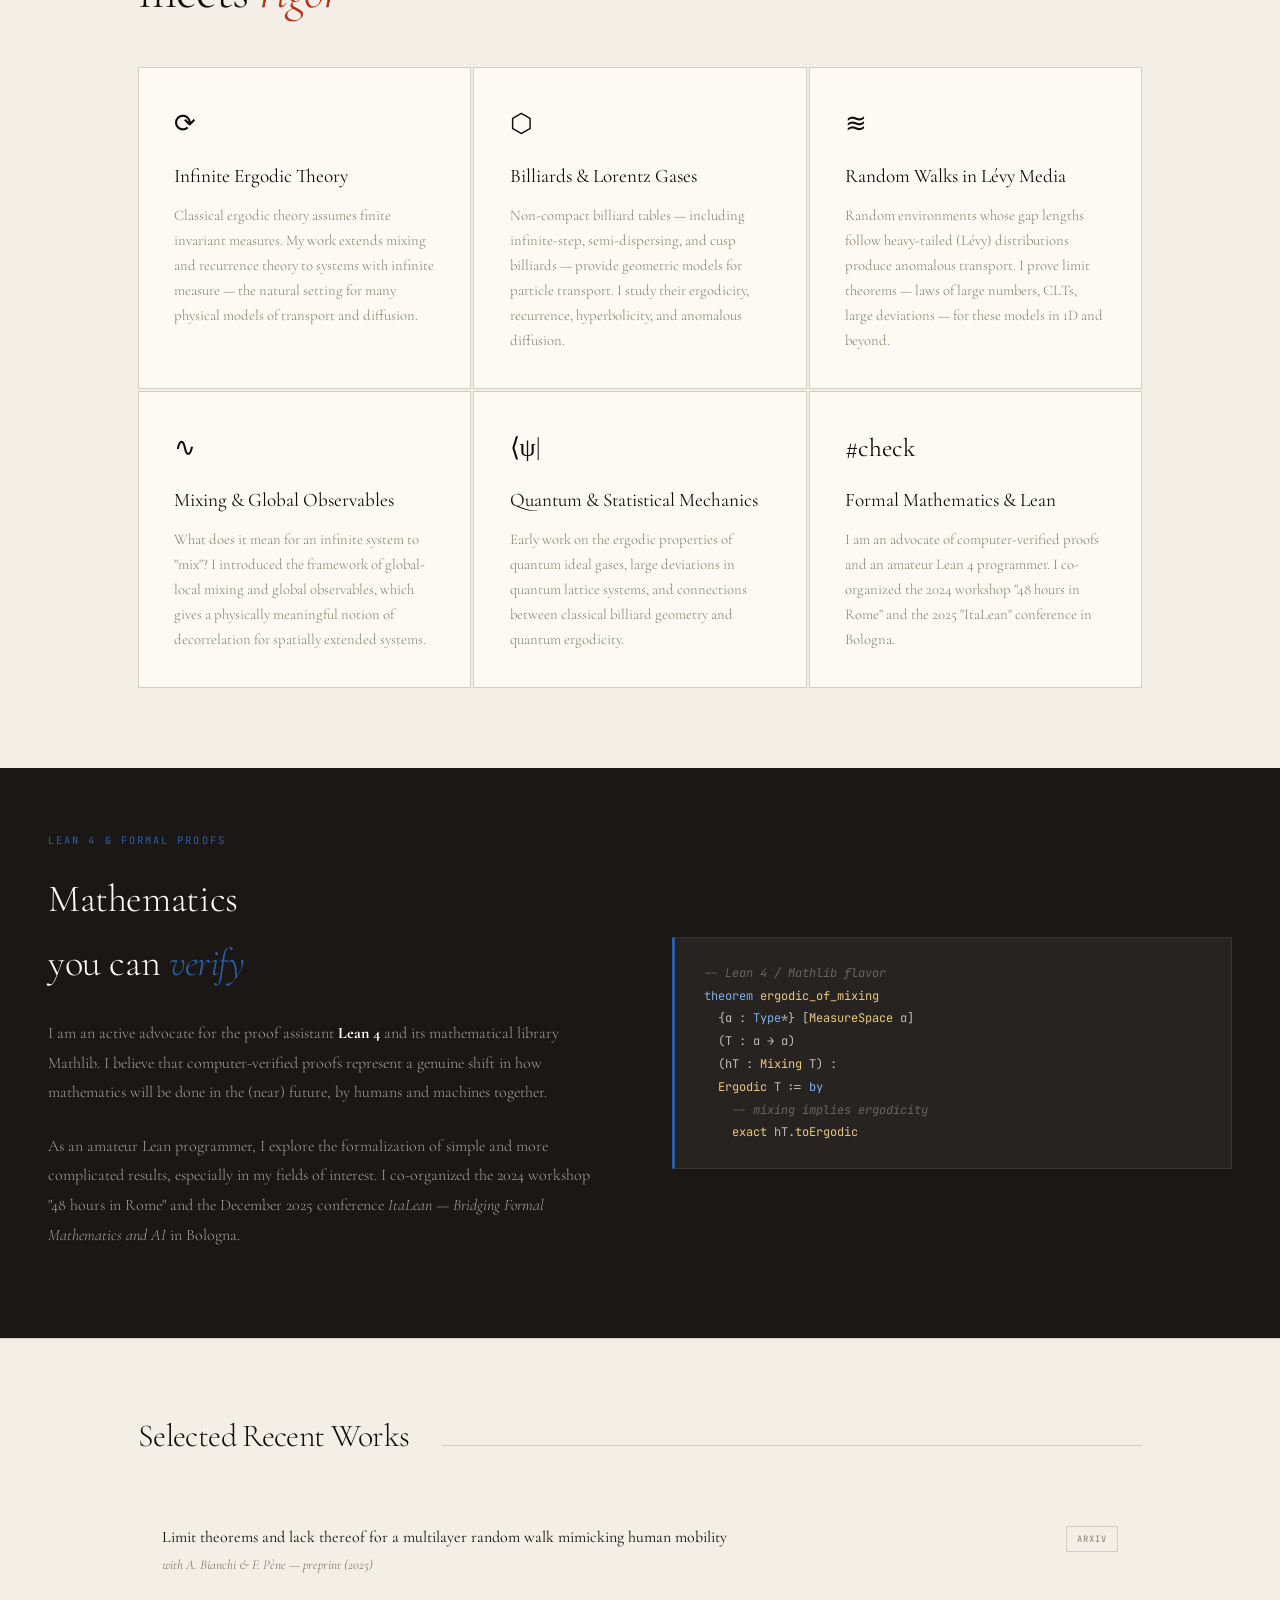
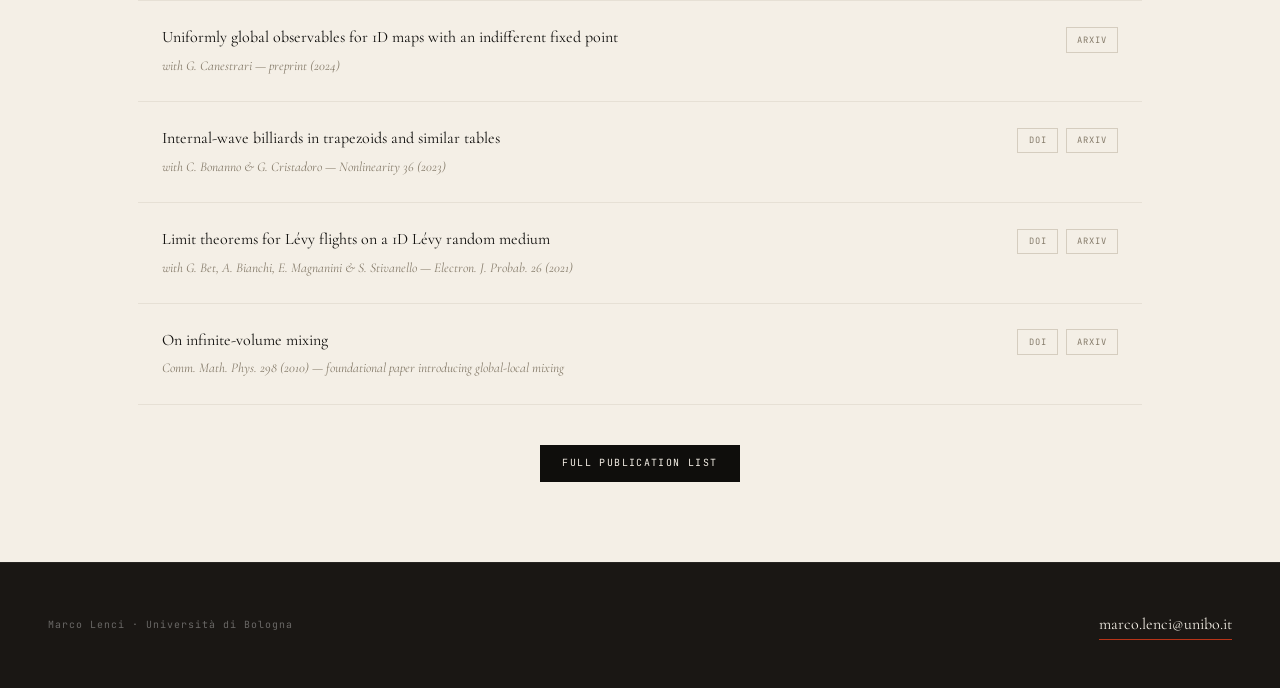
==== commit a6fa808b: "changed name of sketch pic" ====
--- a/index.html
+++ b/index.html
@@ -182,7 +182,7 @@
 <div class="page-wrap" style="padding-top:0">
   <div class="hero">
     <div class="hero-left">
-      <img src="ML_sketch_gemini.png" alt="Marco Lenci" class="hero-photo">
+      <img src="marcolenci_sketch.png" alt="Marco Lenci" class="hero-photo">
       <span class="hero-tag">Full Professor of Mathematical Physics</span>
       <h1 class="hero-name">Marco<br><em>Lenci</em></h1>
       <h2 class="hero-position">Department of Physics &amp; Astronomy<br>University of Bologna</h2>
